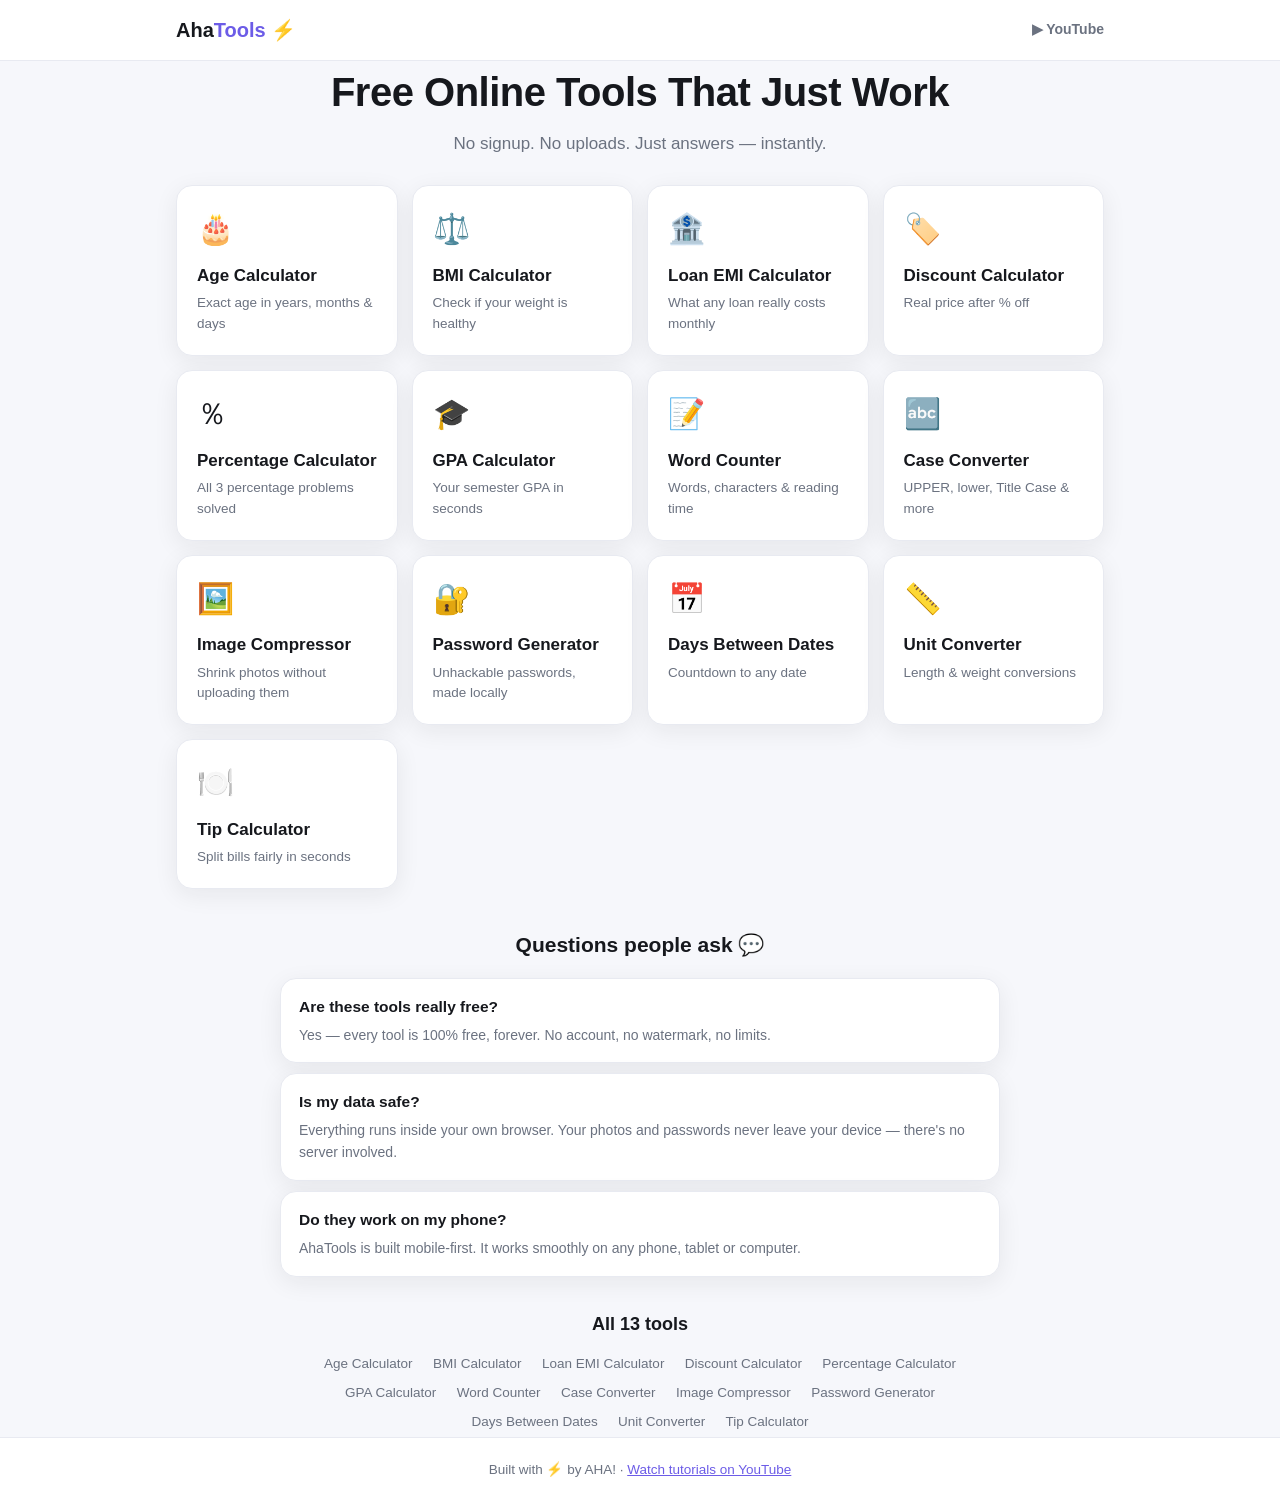
==== index.html @ 7e5dabe4 "AhaTools: 13 free client-side tools with SEO setup" ====
<!DOCTYPE html>
<html lang="en">
<head>
<meta charset="UTF-8">
<meta name="viewport" content="width=device-width, initial-scale=1.0">
<title>AhaTools — 13 Free Online Tools: Age, BMI, Loan EMI, GPA, Password Generator & More</title>
<meta name="description" content="13 powerful free online tools — age calculator, BMI checker, loan EMI calculator, GPA calculator, word counter, discount calculator, password generator, image compressor and more. No signup, mobile-friendly.">
<meta name="keywords" content="age calculator, bmi calculator, loan emi calculator, gpa calculator, word counter, percentage calculator, discount calculator, tip calculator, password generator, image compressor, unit converter, days between dates, free online tools">
<meta name="author" content="AHA!">
<meta name="robots" content="index, follow">
<meta name="theme-color" content="#6c5ce7">
<link rel="canonical" href="https://ahatools.netlify.app/">
<meta property="og:title" content="AhaTools — 13 Free Online Tools">
<meta property="og:description" content="Age calculator, BMI, loan EMI, GPA calculator, password generator, image compressor and more. Free forever, no signup.">
<meta property="og:type" content="website">
<meta property="og:url" content="https://ahatools.netlify.app/">
<meta property="og:site_name" content="AhaTools">
<meta name="twitter:card" content="summary">
<meta name="twitter:title" content="AhaTools — 13 Free Online Tools">
<meta name="twitter:description" content="Free calculators and utilities that work instantly in your browser.">
<link rel="icon" href="data:image/svg+xml,<svg xmlns='http://www.w3.org/2000/svg' viewBox='0 0 100 100'><text y='.9em' font-size='90'>⚡</text></svg>">
<script type="application/ld+json">
{
  "@context": "https://schema.org",
  "@type": "WebApplication",
  "name": "AhaTools",
  "url": "https://ahatools.netlify.app/",
  "applicationCategory": "UtilitiesApplication",
  "operatingSystem": "Any",
  "offers": {"@type": "Offer", "price": "0", "priceCurrency": "USD"},
  "description": "Free online tools: age calculator, BMI calculator, loan EMI calculator, GPA calculator, word counter, percentage calculator, discount calculator, tip calculator, password generator, image compressor, unit converter, days between dates and case converter.",
  "featureList": [
    "Age Calculator","BMI Calculator","Word Counter","Percentage Calculator","Image Compressor",
    "Unit Converter","Loan EMI Calculator","Discount Calculator","Tip Calculator","GPA Calculator",
    "Days Between Dates","Password Generator","Case Converter"
  ]
}
</script>
<script type="application/ld+json">
{
  "@context": "https://schema.org",
  "@type": "FAQPage",
  "mainEntity": [
    {"@type": "Question", "name": "Are these tools really free?", "acceptedAnswer": {"@type": "Answer", "text": "Yes. Every tool on AhaTools is 100% free with no signup required."}},
    {"@type": "Question", "name": "Is my data safe?", "acceptedAnswer": {"@type": "Answer", "text": "Yes. All calculations including image compression and password generation run entirely inside your browser. Nothing is uploaded to any server."}},
    {"@type": "Question", "name": "Do the tools work on mobile?", "acceptedAnswer": {"@type": "Answer", "text": "Yes, AhaTools is designed mobile-first and works on any device."}}
  ]
}
</script>
<style>
  :root{
    --bg:#f6f7fb; --card:#ffffff; --ink:#16181d; --muted:#6b7280;
    --brand:#6c5ce7; --brand2:#00b894; --line:#e8eaf1; --radius:16px;
    --shadow:0 6px 24px rgba(22,24,29,.07);
  }
  *{box-sizing:border-box;margin:0;padding:0}
  body{font-family:-apple-system,"Segoe UI",Roboto,Arial,sans-serif;background:var(--bg);color:var(--ink);line-height:1.55}
  header{background:#fff;border-bottom:1px solid var(--line);position:sticky;top:0;z-index:10}
  .wrap{max-width:960px;margin:0 auto;padding:0 16px}
  .bar{display:flex;align-items:center;justify-content:space-between;height:60px}
  .logo{font-weight:800;font-size:20px;text-decoration:none;color:var(--ink)}
  .logo span{color:var(--brand)}
  main{padding:28px 0 64px}
  .hero{text-align:center;margin-bottom:28px}
  .hero h1{font-size:clamp(26px,5vw,40px);letter-spacing:-.5px}
  .hero p{color:var(--muted);margin-top:8px;font-size:17px}
  .grid{display:grid;grid-template-columns:repeat(auto-fill,minmax(210px,1fr));gap:14px}
  .tool-card{background:var(--card);border:1px solid var(--line);border-radius:var(--radius);padding:20px;text-decoration:none;color:var(--ink);box-shadow:var(--shadow);transition:.15s;display:block}
  .tool-card:hover{transform:translateY(-3px);border-color:var(--brand)}
  .tool-card .ico{font-size:30px}
  .tool-card h3{margin-top:10px;font-size:17px}
  .tool-card p{color:var(--muted);font-size:13.5px;margin-top:4px}
  .view{display:none}
  .view.active{display:block}
  .back{display:inline-block;margin-bottom:18px;background:none;border:none;color:var(--brand);font-size:15px;cursor:pointer;font-weight:600;padding:0}
  .panel{background:var(--card);border:1px solid var(--line);border-radius:var(--radius);box-shadow:var(--shadow);padding:26px}
  .panel h2{font-size:22px;margin-bottom:4px}
  .panel .sub{color:var(--muted);font-size:14.5px;margin-bottom:20px}
  label{display:block;font-size:13.5px;font-weight:600;margin:14px 0 6px;color:#374151}
  input[type=text],input[type=number],input[type=date],input[type=password],select,textarea{
    width:100%;padding:11px 12px;border:1px solid var(--line);border-radius:10px;font-size:15px;background:#fbfcfe;font-family:inherit}
  input:focus,select:focus,textarea:focus{outline:none;border-color:var(--brand)}
  textarea{min-height:130px;resize:vertical}
  .btn{display:inline-block;background:var(--brand);color:#fff;border:none;border-radius:10px;padding:12px 22px;font-size:15px;font-weight:700;cursor:pointer;margin-top:18px;width:100%}
  .btn:hover{opacity:.92}
  .btn-sm{width:auto;background:#fff;color:var(--brand);border:1.5px solid var(--brand);padding:8px 16px;font-size:14px;margin-top:12px}
  .result{margin-top:18px;background:#f0fdf9;border:1px solid #b7f0dd;border-radius:12px;padding:16px;font-size:16px;display:none;word-break:break-word}
  .result b{font-size:20px}
  .stats{display:grid;grid-template-columns:repeat(auto-fill,minmax(120px,1fr));gap:10px;margin-top:16px}
  .stat{background:#fbfcfe;border:1px solid var(--line);border-radius:12px;padding:12px;text-align:center}
  .stat .n{font-size:22px;font-weight:800;color:var(--brand)}
  .stat .t{font-size:12px;color:var(--muted);margin-top:2px}
  .row{display:flex;gap:12px;flex-wrap:wrap}
  .row>*{flex:1;min-width:140px}
  .range{width:100%;accent-color:var(--brand)}
  .chips{display:flex;gap:8px;margin-top:8px;flex-wrap:wrap}
  .chip{border:1px solid var(--line);background:#fbfcfe;border-radius:999px;padding:6px 14px;font-size:13px;font-weight:600;cursor:pointer}
  .chip:hover{border-color:var(--brand);color:var(--brand)}
  .checks{display:flex;gap:16px;flex-wrap:wrap;margin-top:8px;font-size:14px;font-weight:500}
  .checks label{margin:0;display:flex;align-items:center;gap:6px;font-weight:500;color:var(--ink)}
  .pwbox{margin-top:16px;background:#16181d;color:#7ef0c2;border-radius:12px;padding:18px;font-family:Consolas,monospace;font-size:18px;word-break:break-all;text-align:center;letter-spacing:1px}
  .faq{max-width:720px;margin:40px auto 0}
  .faq h2{text-align:center;font-size:21px;margin-bottom:16px}
  .qa{background:var(--card);border:1px solid var(--line);border-radius:var(--radius);padding:16px 18px;margin-bottom:10px;box-shadow:var(--shadow)}
  .qa h3{font-size:15.5px}
  .qa p{color:var(--muted);font-size:14px;margin-top:6px}
  .map{max-width:720px;margin:34px auto 0;text-align:center}
  .map h2{font-size:18px;margin-bottom:12px}
  .map a{display:inline-block;color:var(--muted);text-decoration:none;font-size:13.5px;margin:4px 8px}
  .map a:hover{color:var(--brand)}
  footer{border-top:1px solid var(--line);background:#fff;padding:22px 0;text-align:center;color:var(--muted);font-size:13.5px}
</style>
</head>
<body>

<header>
  <div class="wrap bar">
    <a class="logo" href="#home">Aha<span>Tools</span> ⚡</a>
    <a class="logo" href="https://www.youtube.com/@Shahid-Ul-Islam-z5l" style="font-size:14px;color:var(--muted)">▶ YouTube</a>
  </div>
</header>

<main class="wrap">

<section id="home" class="view active">
  <div class="hero">
    <h1>Free Online Tools That Just Work</h1>
    <p>No signup. No uploads. Just answers — instantly.</p>
  </div>
  <div class="grid">
    <a class="tool-card" href="#age-calculator"><div class="ico">🎂</div><h3>Age Calculator</h3><p>Exact age in years, months & days</p></a>
    <a class="tool-card" href="#bmi-calculator"><div class="ico">⚖️</div><h3>BMI Calculator</h3><p>Check if your weight is healthy</p></a>
    <a class="tool-card" href="#loan-calculator"><div class="ico">🏦</div><h3>Loan EMI Calculator</h3><p>What any loan really costs monthly</p></a>
    <a class="tool-card" href="#discount-calculator"><div class="ico">🏷️</div><h3>Discount Calculator</h3><p>Real price after % off</p></a>
    <a class="tool-card" href="#percentage-calculator"><div class="ico">％</div><h3>Percentage Calculator</h3><p>All 3 percentage problems solved</p></a>
    <a class="tool-card" href="#gpa-calculator"><div class="ico">🎓</div><h3>GPA Calculator</h3><p>Your semester GPA in seconds</p></a>
    <a class="tool-card" href="#word-counter"><div class="ico">📝</div><h3>Word Counter</h3><p>Words, characters & reading time</p></a>
    <a class="tool-card" href="#case-converter"><div class="ico">🔤</div><h3>Case Converter</h3><p>UPPER, lower, Title Case & more</p></a>
    <a class="tool-card" href="#image-compressor"><div class="ico">🖼️</div><h3>Image Compressor</h3><p>Shrink photos without uploading them</p></a>
    <a class="tool-card" href="#password-generator"><div class="ico">🔐</div><h3>Password Generator</h3><p>Unhackable passwords, made locally</p></a>
    <a class="tool-card" href="#days-between-dates"><div class="ico">📅</div><h3>Days Between Dates</h3><p>Countdown to any date</p></a>
    <a class="tool-card" href="#unit-converter"><div class="ico">📏</div><h3>Unit Converter</h3><p>Length & weight conversions</p></a>
    <a class="tool-card" href="#tip-calculator"><div class="ico">🍽️</div><h3>Tip Calculator</h3><p>Split bills fairly in seconds</p></a>
  </div>

  <div class="faq">
    <h2>Questions people ask 💬</h2>
    <div class="qa"><h3>Are these tools really free?</h3><p>Yes — every tool is 100% free, forever. No account, no watermark, no limits.</p></div>
    <div class="qa"><h3>Is my data safe?</h3><p>Everything runs inside your own browser. Your photos and passwords never leave your device — there's no server involved.</p></div>
    <div class="qa"><h3>Do they work on my phone?</h3><p>AhaTools is built mobile-first. It works smoothly on any phone, tablet or computer.</p></div>
  </div>

  <nav class="map" aria-label="All tools">
    <h2>All 13 tools</h2>
    <a href="#age-calculator">Age Calculator</a>
    <a href="#bmi-calculator">BMI Calculator</a>
    <a href="#loan-calculator">Loan EMI Calculator</a>
    <a href="#discount-calculator">Discount Calculator</a>
    <a href="#percentage-calculator">Percentage Calculator</a>
    <a href="#gpa-calculator">GPA Calculator</a>
    <a href="#word-counter">Word Counter</a>
    <a href="#case-converter">Case Converter</a>
    <a href="#image-compressor">Image Compressor</a>
    <a href="#password-generator">Password Generator</a>
    <a href="#days-between-dates">Days Between Dates</a>
    <a href="#unit-converter">Unit Converter</a>
    <a href="#tip-calculator">Tip Calculator</a>
  </nav>
</section>

<section id="age-calculator" class="view">
  <button class="back" onclick="location.hash='home'">← All tools</button>
  <div class="panel">
    <h2>🎂 Age Calculator</h2>
    <p class="sub">Enter your date of birth to get your exact age.</p>
    <label>Date of birth</label>
    <input type="date" id="dob">
    <button class="btn" onclick="calcAge()">Calculate Age</button>
    <div class="result" id="ageResult"></div>
  </div>
</section>

<section id="bmi-calculator" class="view">
  <button class="back" onclick="location.hash='home'">← All tools</button>
  <div class="panel">
    <h2>⚖️ BMI Calculator</h2>
    <p class="sub">Body Mass Index using centimeters and kilograms.</p>
    <div class="row">
      <div><label>Height (cm)</label><input type="number" id="bmiH" placeholder="170"></div>
      <div><label>Weight (kg)</label><input type="number" id="bmiW" placeholder="65"></div>
    </div>
    <button class="btn" onclick="calcBmi()">Calculate BMI</button>
    <div class="result" id="bmiResult"></div>
  </div>
</section>

<section id="loan-calculator" class="view">
  <button class="back" onclick="location.hash='home'">← All tools</button>
  <div class="panel">
    <h2>🏦 Loan EMI Calculator</h2>
    <p class="sub">See your exact monthly payment before you borrow.</p>
    <div class="row">
      <div><label>Loan amount</label><input type="number" id="loanP" placeholder="500000"></div>
      <div><label>Interest rate (% per year)</label><input type="number" id="loanR" step="0.1" placeholder="9"></div>
      <div><label>Duration (years)</label><input type="number" id="loanY" placeholder="5"></div>
    </div>
    <button class="btn" onclick="calcEmi()">Calculate EMI</button>
    <div class="result" id="emiResult"></div>
  </div>
</section>

<section id="discount-calculator" class="view">
  <button class="back" onclick="location.hash='home'">← All tools</button>
  <div class="panel">
    <h2>🏷️ Discount Calculator</h2>
    <p class="sub">Know the real price before you pay.</p>
    <div class="row">
      <div><label>Original price</label><input type="number" id="discPrice" placeholder="2000"></div>
      <div><label>Discount (%)</label><input type="number" id="discPct" placeholder="25"></div>
    </div>
    <button class="btn" onclick="calcDisc()">Calculate Discount</button>
    <div class="result" id="discResult"></div>
  </div>
</section>

<section id="percentage-calculator" class="view">
  <button class="back" onclick="location.hash='home'">← All tools</button>
  <div class="panel">
    <h2>％ Percentage Calculator</h2>
    <p class="sub">Three most-used percentage calculations.</p>
    <label>What is <input type="number" id="p1a" style="width:90px;display:inline-block" value="10"> % of
      <input type="number" id="p1b" style="width:110px;display:inline-block" value="200"> ?</label>
    <div class="result" id="p1r"></div>
    <label><input type="number" id="p2a" style="width:110px;display:inline-block" value="45"> is what percent of
      <input type="number" id="p2b" style="width:110px;display:inline-block" value="200"> ?</label>
    <div class="result" id="p2r"></div>
    <label>Percent change from <input type="number" id="p3a" style="width:110px;display:inline-block" value="80"> to
      <input type="number" id="p3b" style="width:110px;display:inline-block" value="100"></label>
    <div class="result" id="p3r"></div>
  </div>
</section>

<section id="gpa-calculator" class="view">
  <button class="back" onclick="location.hash='home'">← All tools</button>
  <div class="panel">
    <h2>🎓 GPA Calculator</h2>
    <p class="sub">Pick a grade and credits for each course.</p>
    <div id="gpaRows">
      <div class="row gpaRow" style="margin-top:10px">
        <select class="gpaGrade"><option value="4">A (4.00)</option><option value="3.7">A- (3.70)</option><option value="3.3">B+ (3.30)</option><option value="3" selected>B (3.00)</option><option value="2.3">C+ (2.30)</option><option value="2">C (2.00)</option><option value="1">D (1.00)</option><option value="0">F (0.00)</option></select>
        <input type="number" class="gpaCredit" placeholder="Credits (e.g. 3)" min="0" step="0.5" value="3">
      </div>
      <div class="row gpaRow" style="margin-top:10px">
        <select class="gpaGrade"><option value="4">A (4.00)</option><option value="3.7">A- (3.70)</option><option value="3.3">B+ (3.30)</option><option value="3" selected>B (3.00)</option><option value="2.3">C+ (2.30)</option><option value="2">C (2.00)</option><option value="1">D (1.00)</option><option value="0">F (0.00)</option></select>
        <input type="number" class="gpaCredit" placeholder="Credits (e.g. 3)" min="0" step="0.5" value="3">
      </div>
      <div class="row gpaRow" style="margin-top:10px">
        <select class="gpaGrade"><option value="4">A (4.00)</option><option value="3.7">A- (3.70)</option><option value="3.3">B+ (3.30)</option><option value="3" selected>B (3.00)</option><option value="2.3">C+ (2.30)</option><option value="2">C (2.00)</option><option value="1">D (1.00)</option><option value="0">F (0.00)</option></select>
        <input type="number" class="gpaCredit" placeholder="Credits (e.g. 3)" min="0" step="0.5" value="3">
      </div>
    </div>
    <button class="btn btn-sm" onclick="addGpaRow()">+ Add another course</button>
    <button class="btn" onclick="calcGpa()">Calculate GPA</button>
    <div class="result" id="gpaResult"></div>
  </div>
</section>

<section id="word-counter" class="view">
  <button class="back" onclick="location.hash='home'">← All tools</button>
  <div class="panel">
    <h2>📝 Word Counter</h2>
    <p class="sub">Type or paste text — stats update live.</p>
    <textarea id="wcInput" placeholder="Paste your text here..." oninput="countWords()"></textarea>
    <div class="stats">
      <div class="stat"><div class="n" id="stWords">0</div><div class="t">Words</div></div>
      <div class="stat"><div class="n" id="stChars">0</div><div class="t">Characters</div></div>
      <div class="stat"><div class="n" id="stSent">0</div><div class="t">Sentences</div></div>
      <div class="stat"><div class="n" id="stRead">0 min</div><div class="t">Reading time</div></div>
    </div>
  </div>
</section>

<section id="case-converter" class="view">
  <button class="back" onclick="location.hash='home'">← All tools</button>
  <div class="panel">
    <h2>🔤 Case Converter</h2>
    <p class="sub">Fix text capitalization in one click.</p>
    <textarea id="caseInput" placeholder="Paste your text here..."></textarea>
    <div class="chips">
      <button class="chip" onclick="convertCase('upper')">UPPERCASE</button>
      <button class="chip" onclick="convertCase('lower')">lowercase</button>
      <button class="chip" onclick="convertCase('title')">Title Case</button>
      <button class="chip" onclick="convertCase('sentence')">Sentence case</button>
    </div>
    <button class="btn btn-sm" id="caseCopy" onclick="copyCase()">📋 Copy result</button>
  </div>
</section>

<section id="image-compressor" class="view">
  <button class="back" onclick="location.hash='home'">← All tools</button>
  <div class="panel">
    <h2>🖼️ Image Compressor</h2>
    <p class="sub">Your photo never leaves your device — everything happens in your browser.</p>
    <label>Choose image</label>
    <input type="file" id="imgFile" accept="image/*">
    <label>Quality: <span id="qVal">70</span>%</label>
    <input type="range" class="range" id="imgQ" min="10" max="95" value="70" oninput="document.getElementById('qVal').textContent=this.value">
    <button class="btn" onclick="compressImg()">Compress & Download</button>
    <div class="result" id="imgResult"></div>
  </div>
</section>

<section id="password-generator" class="view">
  <button class="back" onclick="location.hash='home'">← All tools</button>
  <div class="panel">
    <h2>🔐 Password Generator</h2>
    <p class="sub">Generated with cryptographic randomness, on your device only.</p>
    <label>Length: <span id="pwLenVal">16</span> characters</label>
    <input type="range" class="range" id="pwLen" min="8" max="40" value="16" oninput="document.getElementById('pwLenVal').textContent=this.value">
    <div class="checks">
      <label><input type="checkbox" id="pwUpp" checked> ABC</label>
      <label><input type="checkbox" id="pwNum" checked> 123</label>
      <label><input type="checkbox" id="pwSym" checked> #$%</label>
    </div>
    <div class="pwbox" id="pwOut">Click generate ↓</div>
    <button class="btn btn-sm" onclick="genPass()">🎲 Generate</button>
    <button class="btn btn-sm" onclick="copyPw()">📋 Copy</button>
  </div>
</section>

<section id="days-between-dates" class="view">
  <button class="back" onclick="location.hash='home'">← All tools</button>
  <div class="panel">
    <h2>📅 Days Between Dates</h2>
    <p class="sub">Countdown to an exam, wedding, deadline — anything.</p>
    <div class="row">
      <div><label>From date</label><input type="date" id="dFrom"></div>
      <div><label>To date</label><input type="date" id="dTo"></div>
    </div>
    <button class="btn" onclick="diffDates()">Calculate Difference</button>
    <div class="result" id="diffResult"></div>
  </div>
</section>

<section id="unit-converter" class="view">
  <button class="back" onclick="location.hash='home'">← All tools</button>
  <div class="panel">
    <h2>📏 Unit Converter</h2>
    <p class="sub">Convert length and weight instantly.</p>
    <label>Type</label>
    <select id="ucType" onchange="fillUnits()">
      <option value="length">Length</option>
      <option value="weight">Weight</option>
    </select>
    <div class="row">
      <div><label>From</label><select id="ucFrom"></select></div>
      <div><label>To</label><select id="ucTo"></select></div>
    </div>
    <label>Value</label>
    <input type="number" id="ucVal" placeholder="1">
    <button class="btn" onclick="convertUnits()">Convert</button>
    <div class="result" id="ucResult"></div>
  </div>
</section>

<section id="tip-calculator" class="view">
  <button class="back" onclick="location.hash='home'">← All tools</button>
  <div class="panel">
    <h2>🍽️ Tip Calculator</h2>
    <p class="sub">Bill splitting with tip, done in seconds.</p>
    <div class="row">
      <div><label>Bill amount</label><input type="number" id="tipBill" placeholder="1500"></div>
      <div><label>People</label><input type="number" id="tipPeople" value="2" min="1"></div>
    </div>
    <label>Tip: <span id="tipVal">10</span>%</label>
    <input type="range" class="range" id="tipPct" min="0" max="30" value="10" oninput="document.getElementById('tipVal').textContent=this.value">
    <div class="chips">
      <button class="chip" onclick="setTip(5)">5%</button>
      <button class="chip" onclick="setTip(10)">10%</button>
      <button class="chip" onclick="setTip(15)">15%</button>
      <button class="chip" onclick="setTip(20)">20%</button>
    </div>
    <button class="btn" onclick="calcTip()">Calculate</button>
    <div class="result" id="tipResult"></div>
  </div>
</section>

</main>

<footer>Built with ⚡ by AHA! · <a href="https://www.youtube.com/@Shahid-Ul-Islam-z5l" style="color:var(--brand)">Watch tutorials on YouTube</a></footer>

<script>
if(location.protocol.indexOf('http')===0){
  const u=location.origin+'/';
  const c=document.querySelector('link[rel=canonical]');if(c)c.href=u;
  const o=document.querySelector('meta[property="og:url"]');if(o)o.content=u;
}
const UNITS={
  length:{m:1,km:1000,cm:.01,mm:.001,mile:1609.344,foot:.3048,inch:.0254,yard:.9144},
  weight:{kg:1,g:.001,lb:.45359237,oz:.028349523,t:1000}
};
function fillUnits(){
  const t=document.getElementById('ucType').value,u=Object.keys(UNITS[t]),f=document.getElementById('ucFrom'),to=document.getElementById('ucTo');
  f.innerHTML=u.map(x=>`<option>${x}</option>`).join('');
  to.innerHTML=u.map((x,i)=>`<option ${i===1?'selected':''}>${x}</option>`).join('');
  document.getElementById('ucResult').style.display='none';
}
function convertUnits(){
  const t=UNITS[document.getElementById('ucType').value],v=parseFloat(document.getElementById('ucVal').value);
  const f=document.getElementById('ucFrom').value,to=document.getElementById('ucTo').value,r=document.getElementById('ucResult');
  if(isNaN(v)){return}
  r.innerHTML=`<b>${v} ${f}</b> = <b>${(v*t[f]/t[to]).toLocaleString(undefined,{maximumFractionDigits:6})} ${to}</b>`;
  r.style.display='block';
}
function calcAge(){
  const d=new Date(document.getElementById('dob').value),r=document.getElementById('ageResult');
  if(!d.getTime()){r.style.display='none';return}
  const n=new Date();let y=n.getFullYear()-d.getFullYear(),m=n.getMonth()-d.getMonth(),day=n.getDate()-d.getDate();
  if(day<0){m--;day+=new Date(n.getFullYear(),n.getMonth(),0).getDate()}
  if(m<0){y--;m+=12}
  r.innerHTML=`You are <b>${y}</b> years, <b>${m}</b> months and <b>${day}</b> days old 🎉<br><small>That's about ${(Math.floor((n-d)/31557600000*10)/10)} years total.</small>`;
  r.style.display='block';
}
function calcBmi(){
  const h=parseFloat(document.getElementById('bmiH').value)/100,w=parseFloat(document.getElementById('bmiW').value),r=document.getElementById('bmiResult');
  if(!h||!w){return}
  const bmi=w/(h*h);
  let c=bmi<18.5?'Underweight':bmi<25?'Normal ✅':bmi<30?'Overweight':'Obese';
  r.innerHTML=`Your BMI is <b>${bmi.toFixed(1)}</b> — <b>${c}</b><br><small>Healthy range for your height: ${(18.5*h*h).toFixed(1)}–${(24.9*h*h).toFixed(1)} kg</small>`;
  r.style.display='block';
}
function calcEmi(){
  const P=parseFloat(document.getElementById('loanP').value),R=parseFloat(document.getElementById('loanR').value)/1200,Y=parseFloat(document.getElementById('loanY').value),r=document.getElementById('emiResult');
  if(isNaN(P)||isNaN(R)||isNaN(Y)||P<=0||Y<=0){alert('Fill all fields');return}
  const n=Y*12;
  const emi=R>0?P*R*Math.pow(1+R,n)/(Math.pow(1+R,n)-1):P/n;
  const total=emi*n;
  r.innerHTML=`Monthly payment: <b>${emi.toLocaleString(undefined,{maximumFractionDigits:0})}</b><br><small>Total repayment: <b>${total.toLocaleString(undefined,{maximumFractionDigits:0})}</b> · Total interest: <b>${(total-P).toLocaleString(undefined,{maximumFractionDigits:0})}</b> over ${n} months</small>`;
  r.style.display='block';
}
function calcDisc(){
  const p=parseFloat(document.getElementById('discPrice').value),d=parseFloat(document.getElementById('discPct').value),r=document.getElementById('discResult');
  if(isNaN(p)||isNaN(d)){alert('Fill both fields');return}
  const save=p*d/100;
  r.innerHTML=`You pay: <b>${(p-save).toLocaleString(undefined,{maximumFractionDigits:2})}</b><br><small>You save <b>${save.toLocaleString(undefined,{maximumFractionDigits:2})}</b> (${d}% off)</small>`;
  r.style.display='block';
}
function pct(){
  const g=id=>parseFloat(document.getElementById(id).value);
  const s=(id,v)=>{const e=document.getElementById(id);e.textContent=v;e.style.display='block'};
  let a=g('p1a'),b=g('p1b');if(!isNaN(a)&&!isNaN(b))s('p1r',`Answer: <b>${(a*b/100).toLocaleString()}</b>`);
  a=g('p2a');b=g('p2b');if(!isNaN(a)&&!isNaN(b)&&b!==0)s('p2r',`Answer: <b>${(a/b*100).toFixed(2)}%</b>`);
  a=g('p3a');b=g('p3b');if(!isNaN(a)&&!isNaN(b)&&a!==0)s('p3r',`Change: <b>${(((b-a)/Math.abs(a))*100).toFixed(2)}%</b> ${b>=a?'📈 increase':'📉 decrease'}`);
}
['p1a','p1b','p2a','p2b','p3a','p3b'].forEach(id=>document.getElementById(id).addEventListener('input',pct));
function addGpaRow(){
  const c=document.querySelector('.gpaRow').cloneNode(true);
  document.getElementById('gpaRows').appendChild(c);
}
function calcGpa(){
  let pts=0,cr=0;
  document.querySelectorAll('.gpaRow').forEach(row=>{
    const g=parseFloat(row.querySelector('.gpaGrade').value);
    const c=parseFloat(row.querySelector('.gpaCredit').value);
    if(!isNaN(g)&&c>0){pts+=g*c;cr+=c}
  });
  const r=document.getElementById('gpaResult');
  if(cr===0){alert('Add at least one course with credits');return}
  r.innerHTML=`Your GPA is <b>${(pts/cr).toFixed(2)}</b><br><small>Calculated from ${cr} total credits</small>`;
  r.style.display='block';
}
function countWords(){
  const t=document.getElementById('wcInput').value;
  document.getElementById('stWords').textContent=t.trim()?t.trim().split(/\s+/).length:0;
  document.getElementById('stChars').textContent=t.length;
  document.getElementById('stSent').textContent=(t.match(/[.!?]+/g)||[]).length;
  document.getElementById('stRead').textContent=Math.max(t.trim()?1:0,Math.ceil(t.split(/\s+/).filter(Boolean).length/200))+' min';
}
function convertCase(mode){
  const el=document.getElementById('caseInput'),t=el.value;
  if(mode==='upper')el.value=t.toUpperCase();
  else if(mode==='lower')el.value=t.toLowerCase();
  else if(mode==='title')el.value=t.toLowerCase().replace(/\b\w/g,c=>c.toUpperCase());
  else el.value=t.toLowerCase().replace(/(^\s*\w|[.!?]\s+\w)/g,c=>c.toUpperCase());
}
function copyCase(){
  const b=document.getElementById('caseCopy');
  navigator.clipboard.writeText(document.getElementById('caseInput').value).then(()=>{b.textContent='✅ Copied!';setTimeout(()=>b.textContent='📋 Copy result',1500)});
}
function compressImg(){
  const f=document.getElementById('imgFile').files[0],q=document.getElementById('imgQ').value/100,r=document.getElementById('imgResult');
  if(!f){alert('Choose an image first');return}
  const img=new Image(),url=URL.createObjectURL(f);
  img.onload=()=>{
    const c=document.createElement('canvas'),max=1600;
    let w=img.width,h=img.height;
    if(w>max||h>max){const k=Math.min(max/w,max/h);w*=k;h*=k}
    c.width=w;c.height=h;
    c.getContext('2d').drawImage(img,0,0,w,h);
    c.toBlob(b=>{
      const a=document.createElement('a');
      a.href=URL.createObjectURL(b);a.download=f.name.replace(/\.\w+$/,'')+'-compressed.jpg';a.click();
      r.innerHTML=`Done ✅ <b>${(f.size/1024).toFixed(0)} KB</b> → <b>${(b.size/1024).toFixed(0)} KB</b> (${Math.round((1-b.size/f.size)*100)}% smaller)`;
      r.style.display='block';
      URL.revokeObjectURL(url);
    },'image/jpeg',q);
  };
  img.src=url;
}
function genPass(){
  const len=+document.getElementById('pwLen').value;
  let chars='abcdefghijklmnopqrstuvwxyz';
  if(document.getElementById('pwUpp').checked)chars+='ABCDEFGHIJKLMNOPQRSTUVWXYZ';
  if(document.getElementById('pwNum').checked)chars+='0123456789';
  if(document.getElementById('pwSym').checked)chars+='!@#$%^&*()-_=+[]{};:,.?';
  const arr=new Uint32Array(len);
  crypto.getRandomValues(arr);
  document.getElementById('pwOut').textContent=[...arr].map(x=>chars[x%chars.length]).join('');
}
function copyPw(){
  const t=document.getElementById('pwOut').textContent;
  if(t==='Click generate ↓')return;
  navigator.clipboard.writeText(t).then(()=>{document.getElementById('pwOut').textContent='Copied ✅';setTimeout(genPass,800)});
}
function diffDates(){
  const a=new Date(document.getElementById('dFrom').value),b=new Date(document.getElementById('dTo').value),r=document.getElementById('diffResult');
  if(!a.getTime()||!b.getTime()){alert('Pick both dates');return}
  const [s,e]=a<=b?[a,b]:[b,a];
  const days=Math.round((e-s)/86400000);
  let y=e.getFullYear()-s.getFullYear(),m=e.getMonth()-s.getMonth(),d=e.getDate()-s.getDate();
  if(d<0){m--;d+=new Date(e.getFullYear(),e.getMonth(),0).getDate()}
  if(m<0){y--;m+=12}
  r.innerHTML=`<b>${days.toLocaleString()}</b> days total<br><small>= ${y} year(s), ${m} month(s), ${d} day(s) · about ${(days/7).toFixed(1)} weeks</small>`;
  r.style.display='block';
}
function setTip(v){
  document.getElementById('tipPct').value=v;
  document.getElementById('tipVal').textContent=v;
}
function calcTip(){
  const bill=parseFloat(document.getElementById('tipBill').value),ppl=Math.max(1,parseInt(document.getElementById('tipPeople').value)||1),t=+document.getElementById('tipPct').value,r=document.getElementById('tipResult');
  if(isNaN(bill)){alert('Enter bill amount');return}
  const tip=bill*t/100,total=bill+tip;
  r.innerHTML=`Per person: <b>${(total/ppl).toLocaleString(undefined,{maximumFractionDigits:2})}</b><br><small>Tip: ${tip.toLocaleString(undefined,{maximumFractionDigits:2})} · Total: ${total.toLocaleString(undefined,{maximumFractionDigits:2})} · Split between ${ppl}</small>`;
  r.style.display='block';
}
function route(){
  const id=location.hash.slice(1)||'home';
  document.querySelectorAll('.view').forEach(v=>v.classList.remove('active'));
  const el=document.getElementById(id);
  (el||document.getElementById('home')).classList.add('active');
  window.scrollTo(0,0);
  fillUnits();
}
window.addEventListener('hashchange',route);
route();
</script>
</body>
</html>
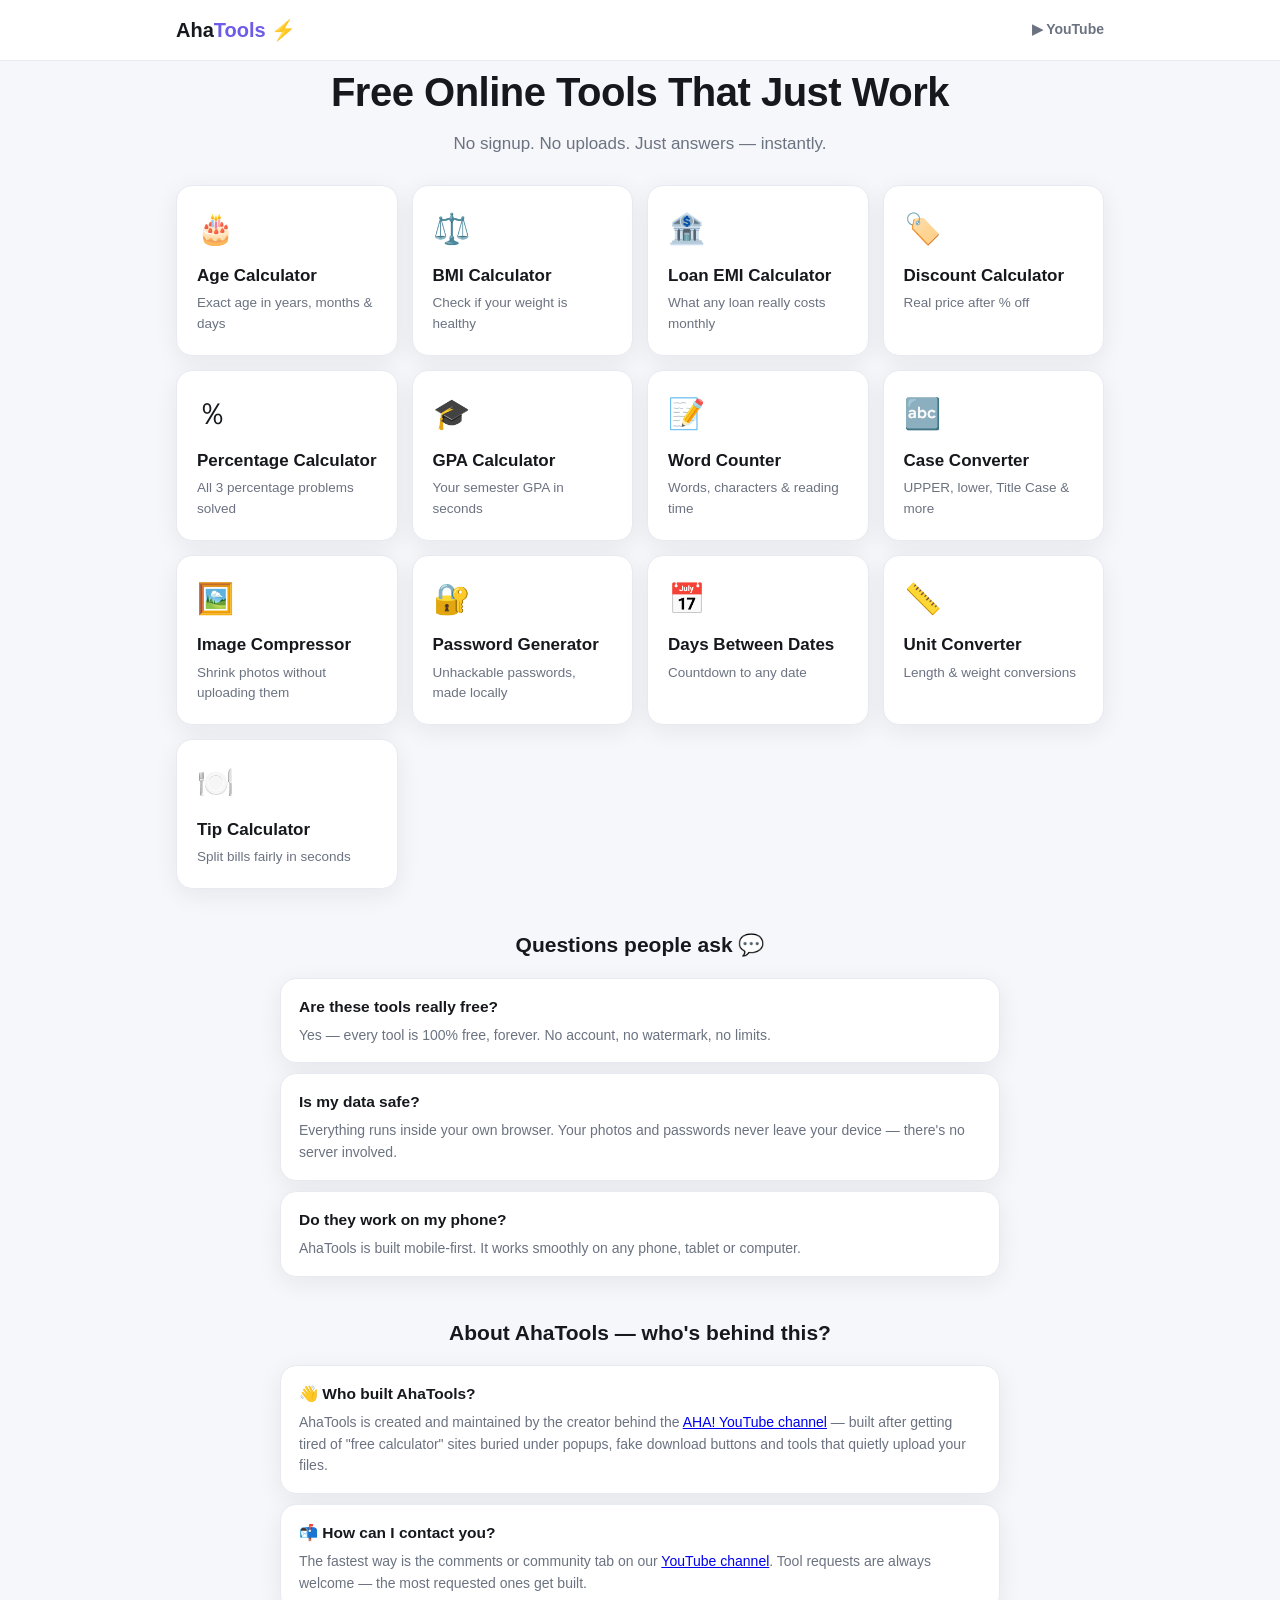
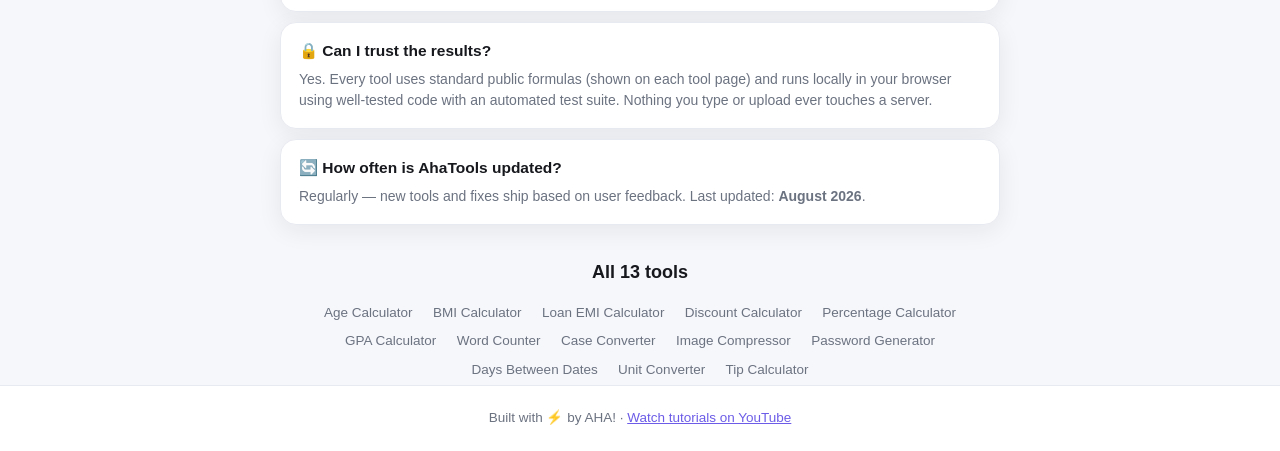
==== commit ed820b91: "SEO content: per-tool guides+FAQs, E-E-A-T about section, expanded schema" ====
--- a/index.html
+++ b/index.html
@@ -43,7 +43,9 @@
   "mainEntity": [
     {"@type": "Question", "name": "Are these tools really free?", "acceptedAnswer": {"@type": "Answer", "text": "Yes. Every tool on AhaTools is 100% free with no signup required."}},
     {"@type": "Question", "name": "Is my data safe?", "acceptedAnswer": {"@type": "Answer", "text": "Yes. All calculations including image compression and password generation run entirely inside your browser. Nothing is uploaded to any server."}},
-    {"@type": "Question", "name": "Do the tools work on mobile?", "acceptedAnswer": {"@type": "Answer", "text": "Yes, AhaTools is designed mobile-first and works on any device."}}
+    {"@type": "Question", "name": "Do the tools work on mobile?", "acceptedAnswer": {"@type": "Answer", "text": "Yes, AhaTools is designed mobile-first and works on any device."}},
+    {"@type": "Question", "name": "Who built AhaTools?", "acceptedAnswer": {"@type": "Answer", "text": "AhaTools is created and maintained by the creator behind the AHA! YouTube channel."}},
+    {"@type": "Question", "name": "Are the calculations accurate?", "acceptedAnswer": {"@type": "Answer", "text": "Every tool uses standard public formulas and is covered by an automated test suite of 56 checks. Calculations run locally in your browser."}}
   ]
 }
 </script>
@@ -104,6 +106,13 @@
   .qa{background:var(--card);border:1px solid var(--line);border-radius:var(--radius);padding:16px 18px;margin-bottom:10px;box-shadow:var(--shadow)}
   .qa h3{font-size:15.5px}
   .qa p{color:var(--muted);font-size:14px;margin-top:6px}
+  .info{margin-top:24px;border-top:1px solid var(--line);padding-top:6px;font-size:14.5px}
+  .info h3{font-size:15px;margin:18px 0 6px;color:var(--ink)}
+  .info p,.info li{color:#4b5563}
+  .info ol{padding-left:20px;margin-top:4px}
+  .info li{margin:3px 0}
+  .info .q{font-weight:700;margin-top:12px;color:var(--ink)}
+  .info a{color:var(--brand);text-decoration:none;font-weight:600}
   .map{max-width:720px;margin:34px auto 0;text-align:center}
   .map h2{font-size:18px;margin-bottom:12px}
   .map a{display:inline-block;color:var(--muted);text-decoration:none;font-size:13.5px;margin:4px 8px}
@@ -148,6 +157,14 @@
     <div class="qa"><h3>Are these tools really free?</h3><p>Yes — every tool is 100% free, forever. No account, no watermark, no limits.</p></div>
     <div class="qa"><h3>Is my data safe?</h3><p>Everything runs inside your own browser. Your photos and passwords never leave your device — there's no server involved.</p></div>
     <div class="qa"><h3>Do they work on my phone?</h3><p>AhaTools is built mobile-first. It works smoothly on any phone, tablet or computer.</p></div>
+  </div>
+
+  <div class="faq">
+    <h2>About AhaTools — who's behind this?</h2>
+    <div class="qa"><h3>👋 Who built AhaTools?</h3><p>AhaTools is created and maintained by the creator behind the <a href="https://www.youtube.com/@Shahid-Ul-Islam-z5l">AHA! YouTube channel</a> — built after getting tired of "free calculator" sites buried under popups, fake download buttons and tools that quietly upload your files.</p></div>
+    <div class="qa"><h3>📬 How can I contact you?</h3><p>The fastest way is the comments or community tab on our <a href="https://www.youtube.com/@Shahid-Ul-Islam-z5l">YouTube channel</a>. Tool requests are always welcome — the most requested ones get built.</p></div>
+    <div class="qa"><h3>🔒 Can I trust the results?</h3><p>Yes. Every tool uses standard public formulas (shown on each tool page) and runs locally in your browser using well-tested code with an automated test suite. Nothing you type or upload ever touches a server.</p></div>
+    <div class="qa"><h3>🔄 How often is AhaTools updated?</h3><p>Regularly — new tools and fixes ship based on user feedback. Last updated: <strong>August 2026</strong>.</p></div>
   </div>
 
   <nav class="map" aria-label="All tools">
@@ -177,6 +194,21 @@
     <input type="date" id="dob">
     <button class="btn" onclick="calcAge()">Calculate Age</button>
     <div class="result" id="ageResult"></div>
+    <div class="info">
+      <h3>About this tool</h3>
+      <p>This age calculator works the same way official offices do — full calendar years first, then leftover months, then days. People use it for birthday planning, school/admission forms, visa and job applications where you must state age in exact years, months and days.</p>
+      <h3>How to use it</h3>
+      <ol>
+        <li>Pick your date of birth in the box above.</li>
+        <li>Press <strong>Calculate Age</strong> — no clicking through dropdowns needed.</li>
+        <li>Want total days lived instead? Use our <a href="#days-between-dates">Days Between Dates</a> tool with your birth date as the start.</li>
+      </ol>
+      <h3>FAQ</h3>
+      <p class="q">How is age calculated exactly?</p>
+      <p>It counts complete calendar years between your birth date and today, then remaining whole months, then remaining days — borrowing days from the previous month when needed (e.g. from Aug 30 to Aug 24 next year gives 11 months and 25 days).</p>
+      <p class="q">Why do some sites show a different age?</p>
+      <p>Sites that divide total days by 365.25 get slightly wrong month/day values. Calendar-accurate counting like this one matches what appears on official documents.</p>
+    </div>
   </div>
 </section>
 
@@ -191,6 +223,21 @@
     </div>
     <button class="btn" onclick="calcBmi()">Calculate BMI</button>
     <div class="result" id="bmiResult"></div>
+    <div class="info">
+      <h3>About this tool</h3>
+      <p>BMI (Body Mass Index) is the screening measure recommended by the World Health Organization to check whether your weight is in a healthy range for your height. It takes seconds, needs only a tape-measure-free height value in centimetres and weight in kilograms.</p>
+      <h3>How to use it</h3>
+      <ol>
+        <li>Enter height in cm (e.g. 170) and weight in kg (e.g. 65).</li>
+        <li>Your BMI shows instantly with its WHO category: under 18.5 underweight · 18.5–24.9 normal · 25–29.9 overweight · 30+ obese.</li>
+        <li>The result also shows the healthy weight range for your exact height.</li>
+      </ol>
+      <h3>FAQ</h3>
+      <p class="q">What is the BMI formula?</p>
+      <p>BMI = weight (kg) ÷ height² (m²). For example 65 kg at 1.70 m → 65 ÷ 2.89 = 22.5.</p>
+      <p class="q">Is BMI accurate for athletes?</p>
+      <p>Not perfectly — muscle weighs more than fat, so very muscular people can score "overweight" while being healthy. Treat BMI as a quick screening number, not a medical diagnosis; for body composition ask a professional.</p>
+    </div>
   </div>
 </section>
 
@@ -206,6 +253,21 @@
     </div>
     <button class="btn" onclick="calcEmi()">Calculate EMI</button>
     <div class="result" id="emiResult"></div>
+    <div class="info">
+      <h3>About this tool</h3>
+      <p>EMI (Equated Monthly Instalment) is the fixed amount you pay a bank every month on a loan. This calculator shows that payment before you sign anything — plus the total interest you'll pay over the full duration, which banks don't highlight upfront.</p>
+      <h3>How to use it</h3>
+      <ol>
+        <li>Enter loan amount, annual interest rate and duration in years.</li>
+        <li>Check the monthly EMI — compare it against your monthly income (most advisors say keep it under 40%).</li>
+        <li>Look at <em>Total interest</em>: try shortening the duration and watch how much money it saves.</li>
+      </ol>
+      <h3>FAQ</h3>
+      <p class="q">What is the EMI formula?</p>
+      <p>EMI = P × r × (1+r)ⁿ ÷ ((1+r)ⁿ − 1), where P = principal, r = monthly rate (annual ÷ 12 ÷ 100), n = months. It's the standard reducing-balance formula used by banks worldwide.</p>
+      <p class="q">How can I pay less interest overall?</p>
+      <p>Two proven levers: shorter tenure (biggest saving) and prepayments early in the loan, when most of each EMI is still interest. Compare scenarios above before committing.</p>
+    </div>
   </div>
 </section>
 
@@ -220,6 +282,21 @@
     </div>
     <button class="btn" onclick="calcDisc()">Calculate Discount</button>
     <div class="result" id="discResult"></div>
+    <div class="info">
+      <h3>About this tool</h3>
+      <p>Sale tags are designed to confuse. This discount calculator tells you the real final price and exact savings instantly — useful during sales seasons, market bargaining, or checking whether a "70% OFF!" deal is actually good.</p>
+      <h3>How to use it</h3>
+      <ol>
+        <li>Type the original price and the discount percentage.</li>
+        <li>Read what you'll actually pay at checkout.</li>
+        <li>Comparing two offers? Run both here instead of doing mental math.</li>
+      </ol>
+      <h3>FAQ</h3>
+      <p class="q">What's the formula?</p>
+      <p>Final price = price × (1 − discount ÷ 100). On 2,000 with 25% off: 2000 × 0.75 = 1,500 saved 500.</p>
+      <p class="q">Is 25% + 10% off equal to 35% off?</p>
+      <p>No — stores apply them one after another: 25% then 10% of the reduced price equals only 32.5% total. Chain them through this tool twice to see real stacked prices, and use our <a href="#percentage-calculator">Percentage Calculator</a> for other comparisons.</p>
+    </div>
   </div>
 </section>
 
@@ -237,6 +314,21 @@
     <label>Percent change from <input type="number" id="p3a" style="width:110px;display:inline-block" value="80"> to
       <input type="number" id="p3b" style="width:110px;display:inline-block" value="100"></label>
     <div class="result" id="p3r"></div>
+    <div class="info">
+      <h3>About this tool</h3>
+      <p>Percentages trip everyone up because there are three different everyday questions — "what's X% of Y", "X is what percent of Y" and "how much did it change". This page answers all three live as you type, no button needed.</p>
+      <h3>The three calculations</h3>
+      <ol>
+        <li><strong>X% of Y</strong> — tips, taxes, commissions. Example: 10% of 200 = 20.</li>
+        <li><strong>X is what % of Y</strong> — test scores, market share. Example: 45 of 200 = 22.5%.</li>
+        <li><strong>% change</strong> — price rises, growth reports. Example: 80 → 100 = +25% increase.</li>
+      </ol>
+      <h3>FAQ</h3>
+      <p class="q">What is the percentage change formula?</p>
+      <p>((new − old) ÷ |old|) × 100. Going from 80 to 100 is (20 ÷ 80) × 100 = 25% up; the reverse is −20%, because percentages aren't symmetric.</p>
+      <p class="q">Where does this help daily?</p>
+      <p>Restaurant bills, exam marks, salary hike offers, discount stacking (see our <a href="#discount-calculator">Discount Calculator</a>) and loan interest comparisons.</p>
+    </div>
   </div>
 </section>
 
@@ -262,6 +354,21 @@
     <button class="btn btn-sm" onclick="addGpaRow()">+ Add another course</button>
     <button class="btn" onclick="calcGpa()">Calculate GPA</button>
     <div class="result" id="gpaResult"></div>
+    <div class="info">
+      <h3>About this tool</h3>
+      <p>This GPA calculator computes your credit-weighted grade point average on the standard 4.00 scale used by most universities in the US, Bangladesh, Pakistan and beyond. Credits matter: an A in a 4-credit course moves your GPA more than an A in a 1-credit lab.</p>
+      <h3>How to use it</h3>
+      <ol>
+        <li>Pick a letter grade and credit hours for each course.</li>
+        <li>Add more rows for extra courses with one click.</li>
+        <li>Your GPA appears instantly weighted by credits.</li>
+      </ol>
+      <h3>FAQ</h3>
+      <p class="q">What's the formula?</p>
+      <p>GPA = Σ(grade points × credits) ÷ Σ(credits). Grade points: A=4.00, A−=3.70, B+=3.30, B=3.00, C+=2.30, C=2.00, D=1.00, F=0.</p>
+      <p class="q">Is GPA the same as CGPA?</p>
+      <p>GPA covers one semester; CGPA averages all semesters so far. Calculate each semester here, then average them credit-weighted for CGPA. Some universities use different scales — check yours before applying scholarships.</p>
+    </div>
   </div>
 </section>
 
@@ -277,6 +384,21 @@
       <div class="stat"><div class="n" id="stSent">0</div><div class="t">Sentences</div></div>
       <div class="stat"><div class="n" id="stRead">0 min</div><div class="t">Reading time</div></div>
     </div>
+    <div class="info">
+      <h3>About this tool</h3>
+      <p>Students checking essay limits, writers meeting deadlines, and anyone posting where characters are capped — this counter shows words, characters, sentences and estimated reading time live as you type or paste. Your text stays on your device; nothing is uploaded.</p>
+      <h3>How to use it</h3>
+      <ol>
+        <li>Paste or type into the box — stats update instantly.</li>
+        <li>Characters count includes spaces (what most forms and social platforms measure).</li>
+        <li>Reading time assumes an average adult pace of ~200 words per minute.</li>
+      </ol>
+      <h3>FAQ</h3>
+      <p class="q">Do characters include spaces?</p>
+      <p>Yes — the character figure counts every letter, space and punctuation mark, which is what Twitter/X, SMS gates and meta-description limits actually enforce.</p>
+      <p class="q">How accurate is reading time?</p>
+      <p>It's a solid estimate for general audiences at 200 wpm. Technical content runs slower (~150 wpm), casual posts faster. Writing something long? Track sentence variety too — short sentences read faster than the math suggests.</p>
+    </div>
   </div>
 </section>
 
@@ -293,6 +415,21 @@
       <button class="chip" onclick="convertCase('sentence')">Sentence case</button>
     </div>
     <button class="btn btn-sm" id="caseCopy" onclick="copyCase()">📋 Copy result</button>
+    <div class="info">
+      <h3>About this tool</h3>
+      <p>Fixing ALL-CAPS text someone sent you, formatting headlines, or cleaning up data entries — this converter switches between UPPERCASE, lowercase, Title Case and Sentence Case in one click, then copies the fixed version straight to your clipboard.</p>
+      <h3>The four modes</h3>
+      <ol>
+        <li><strong>UPPERCASE / lowercase</strong> — for codes, headings, or calming down shouty emails.</li>
+        <li><strong>Title Case</strong> — capitalizes Each Word, ideal for video titles and product names.</li>
+        <li><strong>Sentence case</strong> — capitalizes the first letter of each sentence only; best for body paragraphs.</li>
+      </ol>
+      <h3>FAQ</h3>
+      <p class="q">When should I use Title Case vs Sentence case?</p>
+      <p>Title Case for titles, headlines and YouTube video names; Sentence case for descriptions and paragraphs — it's easier to read in long form.</p>
+      <p class="q">Does it work with any language?</p>
+      <p>Fully for English text. For mixed Bengali/English content the English parts convert correctly while other scripts pass through unchanged.</p>
+    </div>
   </div>
 </section>
 
@@ -307,6 +444,21 @@
     <input type="range" class="range" id="imgQ" min="10" max="95" value="70" oninput="document.getElementById('qVal').textContent=this.value">
     <button class="btn" onclick="compressImg()">Compress & Download</button>
     <div class="result" id="imgResult"></div>
+    <div class="info">
+      <h3>About this tool</h3>
+      <p>Photos from phones are often 3–8 MB — too big for forms, email limits and slow websites. This compressor shrinks them to a fraction of the size, and because everything happens on your device via HTML Canvas, your pictures are never uploaded anywhere.</p>
+      <h3>How to use it</h3>
+      <ol>
+        <li>Choose an image (JPG or PNG).</li>
+        <li>Pick quality: 60–75% is the sweet spot — visually identical for photos at half the size.</li>
+        <li>Compress & Download — very large images are also resized down to max 1600px, perfect for web use.</li>
+      </ol>
+      <h3>FAQ</h3>
+      <p class="q">Which quality should I choose?</p>
+      <p>70% suits most photos. Go 85–95% for prints or text-heavy images; below 50% you'll start seeing blur around sharp edges.</p>
+      <p class="q">Why did my PNG get bigger/smaller than expected?</p>
+      <p>Output is JPEG, which compresses photographs extremely well but flattens transparency. For logos with transparent backgrounds, keep the original PNG instead.</p>
+    </div>
   </div>
 </section>
 
@@ -325,6 +477,21 @@
     <div class="pwbox" id="pwOut">Click generate ↓</div>
     <button class="btn btn-sm" onclick="genPass()">🎲 Generate</button>
     <button class="btn btn-sm" onclick="copyPw()">📋 Copy</button>
+    <div class="info">
+      <h3>About this tool</h3>
+      <p>Weak passwords are behind most account takeovers. This generator uses your browser's cryptographic random number generator (Web Crypto API) — the same standard used by security software — and creates passwords that never leave your device because there's no server to send them to.</p>
+      <h3>How to make a strong password here</h3>
+      <ol>
+        <li>Keep length at 16+ characters — length beats complexity every time.</li>
+        <li>Leave all character sets checked for maximum strength.</li>
+        <li>Generate → Copy → paste into the site's password field. Save it in a password manager.</li>
+      </ol>
+      <h3>FAQ</h3>
+      <p class="q">Is this password stored anywhere?</p>
+      <p>No. It exists only in your browser tab's memory until you close it. There's no logging, no server, no database — verify by going offline: it still works identically.</p>
+      <p class="q">Can hackers guess crypto-random passwords?</p>
+      <p>Not practically. A 16-character random password has ~10²⁵ combinations; at a trillion guesses per second that's over 80 million years of average search time.</p>
+    </div>
   </div>
 </section>
 
@@ -339,6 +506,21 @@
     </div>
     <button class="btn" onclick="diffDates()">Calculate Difference</button>
     <div class="result" id="diffResult"></div>
+    <div class="info">
+      <h3>About this tool</h3>
+      <p>A precise days-between-dates counter for exam countdowns, project deadlines, visa stays, pregnancy weeks or "how long have we been together" — handling leap years and different month lengths correctly, which mental math always gets wrong.</p>
+      <h3>How to use it</h3>
+      <ol>
+        <li>Pick the two dates — order doesn't matter, negatives are impossible.</li>
+        <li>You get total days plus a years/months/days breakdown and week count.</li>
+        <li>Counting age in total days? Use your birth date as the start.</li>
+      </ol>
+      <h3>FAQ</h3>
+      <p class="q">Are leap years counted?</p>
+      <p>Yes — real calendar arithmetic, so Feb 29, century rules and 31-day months are all handled exactly. Example: Feb 28 → Mar 1, 2024 correctly equals 2 days.</p>
+      <p class="q">Does it count business days?</p>
+      <p>Total days only for now. Quick manual rule: divide by 7 and subtract ~4.3 weekends per month for rough working-day estimates.</p>
+    </div>
   </div>
 </section>
 
@@ -360,6 +542,21 @@
     <input type="number" id="ucVal" placeholder="1">
     <button class="btn" onclick="convertUnits()">Convert</button>
     <div class="result" id="ucResult"></div>
+    <div class="info">
+      <h3>About this tool</h3>
+      <p>Converts length (m, km, cm, mm, mile, foot, inch, yard) and weight (kg, g, lb, oz, tonne) using internationally exact factors — not rounded approximations — so results match engineering and shipping requirements.</p>
+      <h3>How to use it</h3>
+      <ol>
+        <li>Pick Length or Weight.</li>
+        <li>Choose the from/to units and enter a value.</li>
+        <li>Result appears with up to 6 decimal places of precision.</li>
+      </ol>
+      <h3>FAQ</h3>
+      <p class="q">What conversion factors are used?</p>
+      <p>The exact international ones: 1 inch = 0.0254 m, 1 mile = 1609.344 m, 1 lb = 0.45359237 kg, 1 oz = 0.028349523 kg — same values defined by NIST standards.</p>
+      <p class="q">Why do other sites show slightly different numbers?</p>
+      <p>They round the factors first (like 1 lb ≈ 0.454), which introduces error that grows with big values. This tool converts from exact base units instead.</p>
+    </div>
   </div>
 </section>
 
@@ -382,6 +579,21 @@
     </div>
     <button class="btn" onclick="calcTip()">Calculate</button>
     <div class="result" id="tipResult"></div>
+    <div class="info">
+      <h3>About this tool</h3>
+      <p>Dinner with friends shouldn't end with five people doing mental math over one receipt. Enter the bill, choose tip %, set how many are splitting — everyone sees their exact share including tip in one number.</p>
+      <h3>How to use it</h3>
+      <ol>
+        <li>Enter total bill amount and number of people.</li>
+        <li>Slide the tip (or tap 5/10/15/20% quick chips).</li>
+        <li>Per-person amount shows instantly — no rounding arguments left.</li>
+      </ol>
+      <h3>FAQ</h3>
+      <p class="q">How much should I tip?</p>
+      <p>It's cultural: 15–20% is standard at US restaurants; in many countries including Bangladesh service is included and tipping is optional appreciation for good service. The slider covers whatever your situation calls for.</p>
+      <p class="q">Should the tip be split equally?</p>
+      <p>Equal splitting per person is the default here because it's how groups usually settle. If one person ordered significantly more, calculate their share separately with our <a href="#percentage-calculator">Percentage Calculator</a>.</p>
+    </div>
   </div>
 </section>
 
@@ -408,13 +620,14 @@
 function convertUnits(){
   const t=UNITS[document.getElementById('ucType').value],v=parseFloat(document.getElementById('ucVal').value);
   const f=document.getElementById('ucFrom').value,to=document.getElementById('ucTo').value,r=document.getElementById('ucResult');
-  if(isNaN(v)){return}
+  if(isNaN(v)){r.style.display='none';return}
   r.innerHTML=`<b>${v} ${f}</b> = <b>${(v*t[f]/t[to]).toLocaleString(undefined,{maximumFractionDigits:6})} ${to}</b>`;
   r.style.display='block';
 }
 function calcAge(){
   const d=new Date(document.getElementById('dob').value),r=document.getElementById('ageResult');
   if(!d.getTime()){r.style.display='none';return}
+  if(d>new Date()){r.innerHTML='🚼 That date is in the future!';r.style.display='block';return}
   const n=new Date();let y=n.getFullYear()-d.getFullYear(),m=n.getMonth()-d.getMonth(),day=n.getDate()-d.getDate();
   if(day<0){m--;day+=new Date(n.getFullYear(),n.getMonth(),0).getDate()}
   if(m<0){y--;m+=12}
@@ -423,7 +636,7 @@
 }
 function calcBmi(){
   const h=parseFloat(document.getElementById('bmiH').value)/100,w=parseFloat(document.getElementById('bmiW').value),r=document.getElementById('bmiResult');
-  if(!h||!w){return}
+  if(!h||!w||h<=0||w<=0){alert('Enter valid height and weight');return}
   const bmi=w/(h*h);
   let c=bmi<18.5?'Underweight':bmi<25?'Normal ✅':bmi<30?'Overweight':'Obese';
   r.innerHTML=`Your BMI is <b>${bmi.toFixed(1)}</b> — <b>${c}</b><br><small>Healthy range for your height: ${(18.5*h*h).toFixed(1)}–${(24.9*h*h).toFixed(1)} kg</small>`;
@@ -440,14 +653,14 @@
 }
 function calcDisc(){
   const p=parseFloat(document.getElementById('discPrice').value),d=parseFloat(document.getElementById('discPct').value),r=document.getElementById('discResult');
-  if(isNaN(p)||isNaN(d)){alert('Fill both fields');return}
+  if(isNaN(p)||isNaN(d)||p<=0||d<0||d>100){alert('Enter a valid price and discount between 0 and 100');return}
   const save=p*d/100;
   r.innerHTML=`You pay: <b>${(p-save).toLocaleString(undefined,{maximumFractionDigits:2})}</b><br><small>You save <b>${save.toLocaleString(undefined,{maximumFractionDigits:2})}</b> (${d}% off)</small>`;
   r.style.display='block';
 }
 function pct(){
   const g=id=>parseFloat(document.getElementById(id).value);
-  const s=(id,v)=>{const e=document.getElementById(id);e.textContent=v;e.style.display='block'};
+  const s=(id,v)=>{const e=document.getElementById(id);e.innerHTML=v;e.style.display='block'};
   let a=g('p1a'),b=g('p1b');if(!isNaN(a)&&!isNaN(b))s('p1r',`Answer: <b>${(a*b/100).toLocaleString()}</b>`);
   a=g('p2a');b=g('p2b');if(!isNaN(a)&&!isNaN(b)&&b!==0)s('p2r',`Answer: <b>${(a/b*100).toFixed(2)}%</b>`);
   a=g('p3a');b=g('p3b');if(!isNaN(a)&&!isNaN(b)&&a!==0)s('p3r',`Change: <b>${(((b-a)/Math.abs(a))*100).toFixed(2)}%</b> ${b>=a?'📈 increase':'📉 decrease'}`);
@@ -539,7 +752,7 @@
 }
 function calcTip(){
   const bill=parseFloat(document.getElementById('tipBill').value),ppl=Math.max(1,parseInt(document.getElementById('tipPeople').value)||1),t=+document.getElementById('tipPct').value,r=document.getElementById('tipResult');
-  if(isNaN(bill)){alert('Enter bill amount');return}
+  if(isNaN(bill)||bill<=0){alert('Enter a valid bill amount');return}
   const tip=bill*t/100,total=bill+tip;
   r.innerHTML=`Per person: <b>${(total/ppl).toLocaleString(undefined,{maximumFractionDigits:2})}</b><br><small>Tip: ${tip.toLocaleString(undefined,{maximumFractionDigits:2})} · Total: ${total.toLocaleString(undefined,{maximumFractionDigits:2})} · Split between ${ppl}</small>`;
   r.style.display='block';
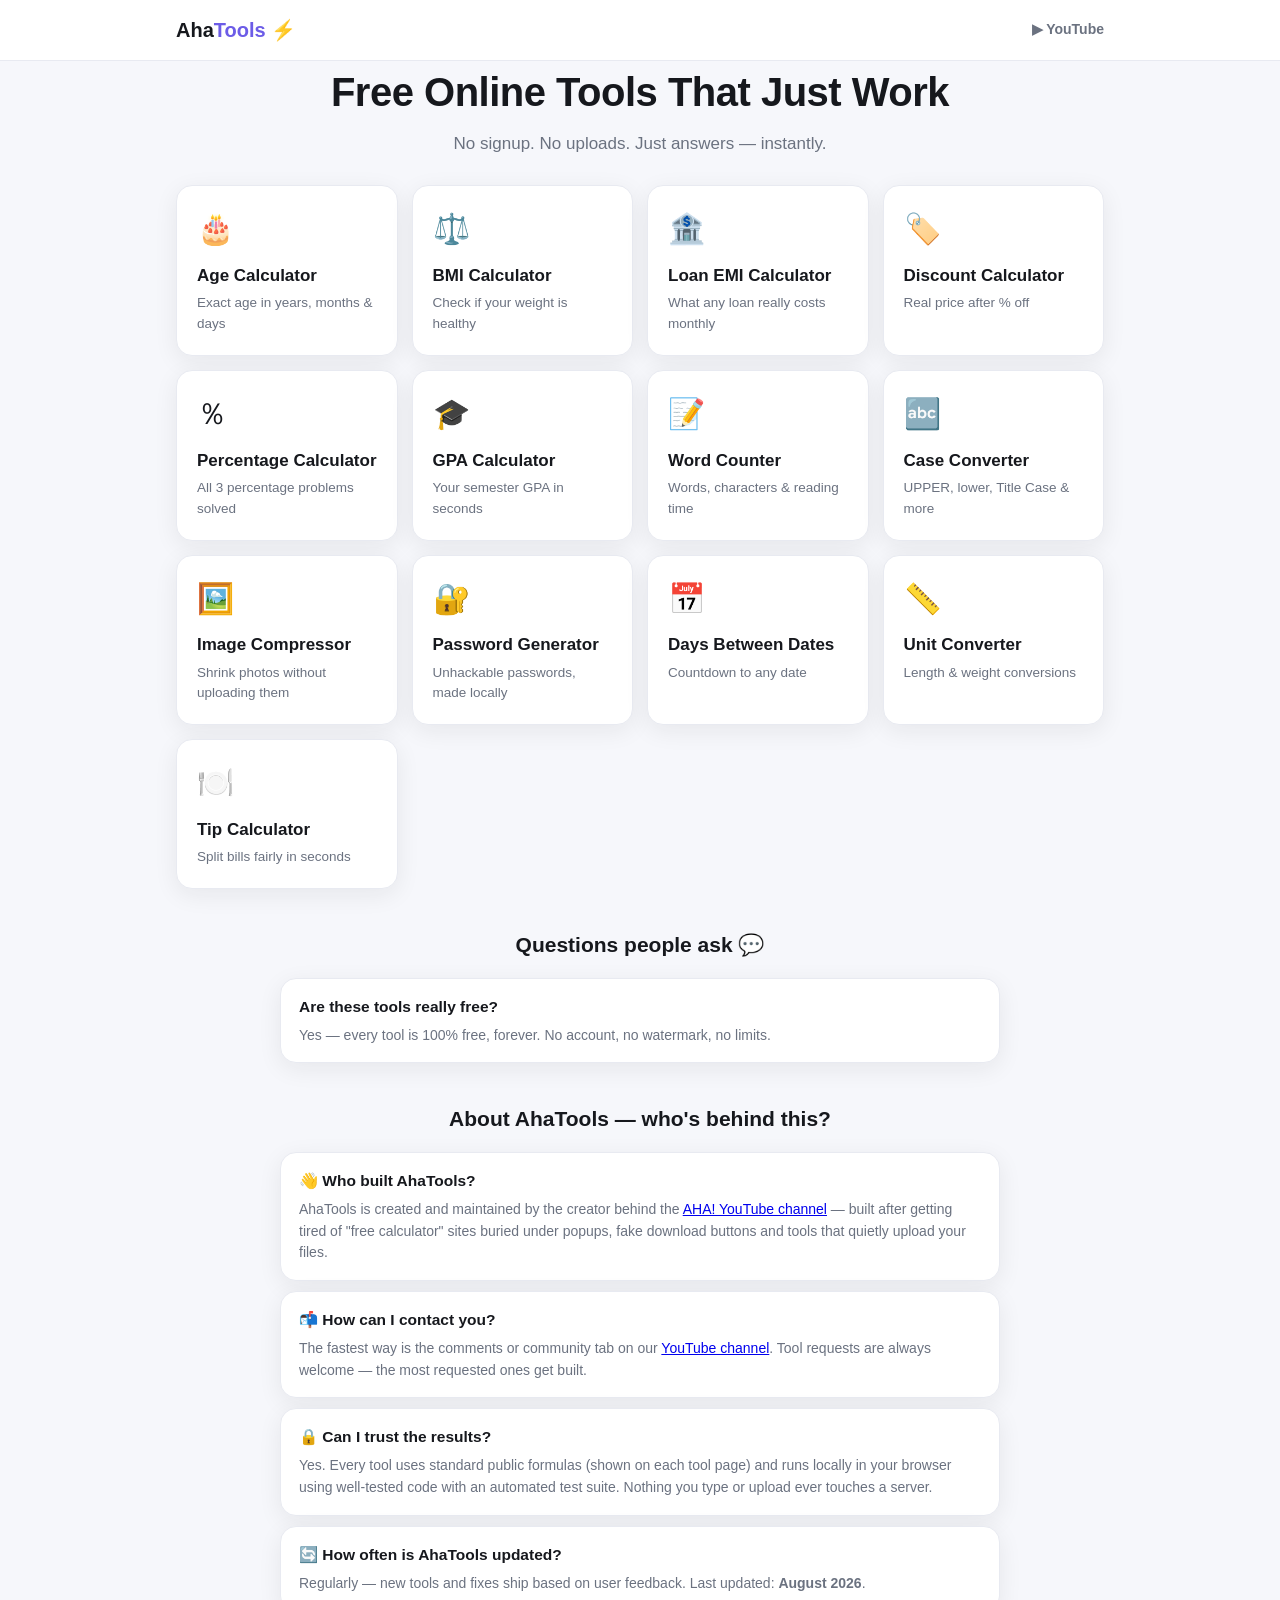
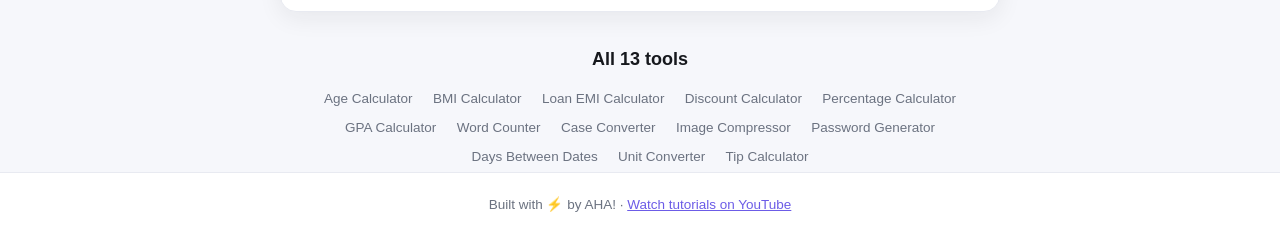
==== commit 000de365: "Multi-page architecture: 13 real crawlable URLs, shared assets, sitemap with all pages" ====
--- a/index.html
+++ b/index.html
@@ -3,37 +3,30 @@
 <head>
 <meta charset="UTF-8">
 <meta name="viewport" content="width=device-width, initial-scale=1.0">
-<title>AhaTools — 13 Free Online Tools: Age, BMI, Loan EMI, GPA, Password Generator & More</title>
+<title>AhaTools — 13 Free Online Tools: Calculators, Converters & Generators</title>
 <meta name="description" content="13 powerful free online tools — age calculator, BMI checker, loan EMI calculator, GPA calculator, word counter, discount calculator, password generator, image compressor and more. No signup, mobile-friendly.">
-<meta name="keywords" content="age calculator, bmi calculator, loan emi calculator, gpa calculator, word counter, percentage calculator, discount calculator, tip calculator, password generator, image compressor, unit converter, days between dates, free online tools">
 <meta name="author" content="AHA!">
 <meta name="robots" content="index, follow">
 <meta name="theme-color" content="#6c5ce7">
-<link rel="canonical" href="https://ahatools.netlify.app/">
-<meta property="og:title" content="AhaTools — 13 Free Online Tools">
-<meta property="og:description" content="Age calculator, BMI, loan EMI, GPA calculator, password generator, image compressor and more. Free forever, no signup.">
+<link rel="canonical" href="https://ahatools.pages.dev/">
+<meta property="og:title" content="AhaTools — Free Online Tool">
+<meta property="og:description" content="Free calculators and utilities that work instantly in your browser.">
 <meta property="og:type" content="website">
-<meta property="og:url" content="https://ahatools.netlify.app/">
+<meta property="og:url" content="https://ahatools.pages.dev/">
 <meta property="og:site_name" content="AhaTools">
 <meta name="twitter:card" content="summary">
-<meta name="twitter:title" content="AhaTools — 13 Free Online Tools">
+<meta name="twitter:title" content="AhaTools">
 <meta name="twitter:description" content="Free calculators and utilities that work instantly in your browser.">
 <link rel="icon" href="data:image/svg+xml,<svg xmlns='http://www.w3.org/2000/svg' viewBox='0 0 100 100'><text y='.9em' font-size='90'>⚡</text></svg>">
+<link rel="stylesheet" href="assets/style.css">
 <script type="application/ld+json">
 {
   "@context": "https://schema.org",
-  "@type": "WebApplication",
+  "@type": "WebSite",
   "name": "AhaTools",
-  "url": "https://ahatools.netlify.app/",
-  "applicationCategory": "UtilitiesApplication",
-  "operatingSystem": "Any",
-  "offers": {"@type": "Offer", "price": "0", "priceCurrency": "USD"},
-  "description": "Free online tools: age calculator, BMI calculator, loan EMI calculator, GPA calculator, word counter, percentage calculator, discount calculator, tip calculator, password generator, image compressor, unit converter, days between dates and case converter.",
-  "featureList": [
-    "Age Calculator","BMI Calculator","Word Counter","Percentage Calculator","Image Compressor",
-    "Unit Converter","Loan EMI Calculator","Discount Calculator","Tip Calculator","GPA Calculator",
-    "Days Between Dates","Password Generator","Case Converter"
-  ]
+  "url": "https://ahatools.pages.dev/",
+  "description": "13 free online tools: calculators, converters, generators and privacy-first utilities.",
+  "hasPart": [{"@type":"WebApplication","name":"Age Calculator","url":"https://ahatools.pages.dev/age-calculator/"},{"@type":"WebApplication","name":"BMI Calculator","url":"https://ahatools.pages.dev/bmi-calculator/"},{"@type":"WebApplication","name":"Loan EMI Calculator","url":"https://ahatools.pages.dev/loan-calculator/"},{"@type":"WebApplication","name":"Discount Calculator","url":"https://ahatools.pages.dev/discount-calculator/"},{"@type":"WebApplication","name":"Percentage Calculator","url":"https://ahatools.pages.dev/percentage-calculator/"},{"@type":"WebApplication","name":"GPA Calculator","url":"https://ahatools.pages.dev/gpa-calculator/"},{"@type":"WebApplication","name":"Word Counter","url":"https://ahatools.pages.dev/word-counter/"},{"@type":"WebApplication","name":"Case Converter","url":"https://ahatools.pages.dev/case-converter/"},{"@type":"WebApplication","name":"Image Compressor","url":"https://ahatools.pages.dev/image-compressor/"},{"@type":"WebApplication","name":"Password Generator","url":"https://ahatools.pages.dev/password-generator/"},{"@type":"WebApplication","name":"Days Between Dates","url":"https://ahatools.pages.dev/days-between-dates/"},{"@type":"WebApplication","name":"Unit Converter","url":"https://ahatools.pages.dev/unit-converter/"},{"@type":"WebApplication","name":"Tip Calculator","url":"https://ahatools.pages.dev/tip-calculator/"}]
 }
 </script>
 <script type="application/ld+json">
@@ -44,120 +37,44 @@
     {"@type": "Question", "name": "Are these tools really free?", "acceptedAnswer": {"@type": "Answer", "text": "Yes. Every tool on AhaTools is 100% free with no signup required."}},
     {"@type": "Question", "name": "Is my data safe?", "acceptedAnswer": {"@type": "Answer", "text": "Yes. All calculations including image compression and password generation run entirely inside your browser. Nothing is uploaded to any server."}},
     {"@type": "Question", "name": "Do the tools work on mobile?", "acceptedAnswer": {"@type": "Answer", "text": "Yes, AhaTools is designed mobile-first and works on any device."}},
-    {"@type": "Question", "name": "Who built AhaTools?", "acceptedAnswer": {"@type": "Answer", "text": "AhaTools is created and maintained by the creator behind the AHA! YouTube channel."}},
-    {"@type": "Question", "name": "Are the calculations accurate?", "acceptedAnswer": {"@type": "Answer", "text": "Every tool uses standard public formulas and is covered by an automated test suite of 56 checks. Calculations run locally in your browser."}}
+    {"@type": "Question", "name": "Who built AhaTools?", "acceptedAnswer": {"@type": "Answer", "text": "AhaTools is created and maintained by the creator behind the AHA! YouTube channel."}}
   ]
 }
 </script>
-<style>
-  :root{
-    --bg:#f6f7fb; --card:#ffffff; --ink:#16181d; --muted:#6b7280;
-    --brand:#6c5ce7; --brand2:#00b894; --line:#e8eaf1; --radius:16px;
-    --shadow:0 6px 24px rgba(22,24,29,.07);
-  }
-  *{box-sizing:border-box;margin:0;padding:0}
-  body{font-family:-apple-system,"Segoe UI",Roboto,Arial,sans-serif;background:var(--bg);color:var(--ink);line-height:1.55}
-  header{background:#fff;border-bottom:1px solid var(--line);position:sticky;top:0;z-index:10}
-  .wrap{max-width:960px;margin:0 auto;padding:0 16px}
-  .bar{display:flex;align-items:center;justify-content:space-between;height:60px}
-  .logo{font-weight:800;font-size:20px;text-decoration:none;color:var(--ink)}
-  .logo span{color:var(--brand)}
-  main{padding:28px 0 64px}
-  .hero{text-align:center;margin-bottom:28px}
-  .hero h1{font-size:clamp(26px,5vw,40px);letter-spacing:-.5px}
-  .hero p{color:var(--muted);margin-top:8px;font-size:17px}
-  .grid{display:grid;grid-template-columns:repeat(auto-fill,minmax(210px,1fr));gap:14px}
-  .tool-card{background:var(--card);border:1px solid var(--line);border-radius:var(--radius);padding:20px;text-decoration:none;color:var(--ink);box-shadow:var(--shadow);transition:.15s;display:block}
-  .tool-card:hover{transform:translateY(-3px);border-color:var(--brand)}
-  .tool-card .ico{font-size:30px}
-  .tool-card h3{margin-top:10px;font-size:17px}
-  .tool-card p{color:var(--muted);font-size:13.5px;margin-top:4px}
-  .view{display:none}
-  .view.active{display:block}
-  .back{display:inline-block;margin-bottom:18px;background:none;border:none;color:var(--brand);font-size:15px;cursor:pointer;font-weight:600;padding:0}
-  .panel{background:var(--card);border:1px solid var(--line);border-radius:var(--radius);box-shadow:var(--shadow);padding:26px}
-  .panel h2{font-size:22px;margin-bottom:4px}
-  .panel .sub{color:var(--muted);font-size:14.5px;margin-bottom:20px}
-  label{display:block;font-size:13.5px;font-weight:600;margin:14px 0 6px;color:#374151}
-  input[type=text],input[type=number],input[type=date],input[type=password],select,textarea{
-    width:100%;padding:11px 12px;border:1px solid var(--line);border-radius:10px;font-size:15px;background:#fbfcfe;font-family:inherit}
-  input:focus,select:focus,textarea:focus{outline:none;border-color:var(--brand)}
-  textarea{min-height:130px;resize:vertical}
-  .btn{display:inline-block;background:var(--brand);color:#fff;border:none;border-radius:10px;padding:12px 22px;font-size:15px;font-weight:700;cursor:pointer;margin-top:18px;width:100%}
-  .btn:hover{opacity:.92}
-  .btn-sm{width:auto;background:#fff;color:var(--brand);border:1.5px solid var(--brand);padding:8px 16px;font-size:14px;margin-top:12px}
-  .result{margin-top:18px;background:#f0fdf9;border:1px solid #b7f0dd;border-radius:12px;padding:16px;font-size:16px;display:none;word-break:break-word}
-  .result b{font-size:20px}
-  .stats{display:grid;grid-template-columns:repeat(auto-fill,minmax(120px,1fr));gap:10px;margin-top:16px}
-  .stat{background:#fbfcfe;border:1px solid var(--line);border-radius:12px;padding:12px;text-align:center}
-  .stat .n{font-size:22px;font-weight:800;color:var(--brand)}
-  .stat .t{font-size:12px;color:var(--muted);margin-top:2px}
-  .row{display:flex;gap:12px;flex-wrap:wrap}
-  .row>*{flex:1;min-width:140px}
-  .range{width:100%;accent-color:var(--brand)}
-  .chips{display:flex;gap:8px;margin-top:8px;flex-wrap:wrap}
-  .chip{border:1px solid var(--line);background:#fbfcfe;border-radius:999px;padding:6px 14px;font-size:13px;font-weight:600;cursor:pointer}
-  .chip:hover{border-color:var(--brand);color:var(--brand)}
-  .checks{display:flex;gap:16px;flex-wrap:wrap;margin-top:8px;font-size:14px;font-weight:500}
-  .checks label{margin:0;display:flex;align-items:center;gap:6px;font-weight:500;color:var(--ink)}
-  .pwbox{margin-top:16px;background:#16181d;color:#7ef0c2;border-radius:12px;padding:18px;font-family:Consolas,monospace;font-size:18px;word-break:break-all;text-align:center;letter-spacing:1px}
-  .faq{max-width:720px;margin:40px auto 0}
-  .faq h2{text-align:center;font-size:21px;margin-bottom:16px}
-  .qa{background:var(--card);border:1px solid var(--line);border-radius:var(--radius);padding:16px 18px;margin-bottom:10px;box-shadow:var(--shadow)}
-  .qa h3{font-size:15.5px}
-  .qa p{color:var(--muted);font-size:14px;margin-top:6px}
-  .info{margin-top:24px;border-top:1px solid var(--line);padding-top:6px;font-size:14.5px}
-  .info h3{font-size:15px;margin:18px 0 6px;color:var(--ink)}
-  .info p,.info li{color:#4b5563}
-  .info ol{padding-left:20px;margin-top:4px}
-  .info li{margin:3px 0}
-  .info .q{font-weight:700;margin-top:12px;color:var(--ink)}
-  .info a{color:var(--brand);text-decoration:none;font-weight:600}
-  .map{max-width:720px;margin:34px auto 0;text-align:center}
-  .map h2{font-size:18px;margin-bottom:12px}
-  .map a{display:inline-block;color:var(--muted);text-decoration:none;font-size:13.5px;margin:4px 8px}
-  .map a:hover{color:var(--brand)}
-  footer{border-top:1px solid var(--line);background:#fff;padding:22px 0;text-align:center;color:var(--muted);font-size:13.5px}
-</style>
 </head>
 <body>
-
 <header>
   <div class="wrap bar">
-    <a class="logo" href="#home">Aha<span>Tools</span> ⚡</a>
+    <a class="logo" href="">Aha<span>Tools</span> ⚡</a>
     <a class="logo" href="https://www.youtube.com/@Shahid-Ul-Islam-z5l" style="font-size:14px;color:var(--muted)">▶ YouTube</a>
   </div>
 </header>
-
 <main class="wrap">
 
-<section id="home" class="view active">
+<section class="view active">
   <div class="hero">
     <h1>Free Online Tools That Just Work</h1>
     <p>No signup. No uploads. Just answers — instantly.</p>
   </div>
   <div class="grid">
-    <a class="tool-card" href="#age-calculator"><div class="ico">🎂</div><h3>Age Calculator</h3><p>Exact age in years, months & days</p></a>
-    <a class="tool-card" href="#bmi-calculator"><div class="ico">⚖️</div><h3>BMI Calculator</h3><p>Check if your weight is healthy</p></a>
-    <a class="tool-card" href="#loan-calculator"><div class="ico">🏦</div><h3>Loan EMI Calculator</h3><p>What any loan really costs monthly</p></a>
-    <a class="tool-card" href="#discount-calculator"><div class="ico">🏷️</div><h3>Discount Calculator</h3><p>Real price after % off</p></a>
-    <a class="tool-card" href="#percentage-calculator"><div class="ico">％</div><h3>Percentage Calculator</h3><p>All 3 percentage problems solved</p></a>
-    <a class="tool-card" href="#gpa-calculator"><div class="ico">🎓</div><h3>GPA Calculator</h3><p>Your semester GPA in seconds</p></a>
-    <a class="tool-card" href="#word-counter"><div class="ico">📝</div><h3>Word Counter</h3><p>Words, characters & reading time</p></a>
-    <a class="tool-card" href="#case-converter"><div class="ico">🔤</div><h3>Case Converter</h3><p>UPPER, lower, Title Case & more</p></a>
-    <a class="tool-card" href="#image-compressor"><div class="ico">🖼️</div><h3>Image Compressor</h3><p>Shrink photos without uploading them</p></a>
-    <a class="tool-card" href="#password-generator"><div class="ico">🔐</div><h3>Password Generator</h3><p>Unhackable passwords, made locally</p></a>
-    <a class="tool-card" href="#days-between-dates"><div class="ico">📅</div><h3>Days Between Dates</h3><p>Countdown to any date</p></a>
-    <a class="tool-card" href="#unit-converter"><div class="ico">📏</div><h3>Unit Converter</h3><p>Length & weight conversions</p></a>
-    <a class="tool-card" href="#tip-calculator"><div class="ico">🍽️</div><h3>Tip Calculator</h3><p>Split bills fairly in seconds</p></a>
+    <a class="tool-card" href="age-calculator/"><div class="ico">🎂</div><h3>Age Calculator</h3><p>Exact age in years, months & days</p></a>
+    <a class="tool-card" href="bmi-calculator/"><div class="ico">⚖️</div><h3>BMI Calculator</h3><p>Check if your weight is healthy</p></a>
+    <a class="tool-card" href="loan-calculator/"><div class="ico">🏦</div><h3>Loan EMI Calculator</h3><p>What any loan really costs monthly</p></a>
+    <a class="tool-card" href="discount-calculator/"><div class="ico">🏷️</div><h3>Discount Calculator</h3><p>Real price after % off</p></a>
+    <a class="tool-card" href="percentage-calculator/"><div class="ico">％</div><h3>Percentage Calculator</h3><p>All 3 percentage problems solved</p></a>
+    <a class="tool-card" href="gpa-calculator/"><div class="ico">🎓</div><h3>GPA Calculator</h3><p>Your semester GPA in seconds</p></a>
+    <a class="tool-card" href="word-counter/"><div class="ico">📝</div><h3>Word Counter</h3><p>Words, characters & reading time</p></a>
+    <a class="tool-card" href="case-converter/"><div class="ico">🔤</div><h3>Case Converter</h3><p>UPPER, lower, Title Case & more</p></a>
+    <a class="tool-card" href="image-compressor/"><div class="ico">🖼️</div><h3>Image Compressor</h3><p>Shrink photos without uploading them</p></a>
+    <a class="tool-card" href="password-generator/"><div class="ico">🔐</div><h3>Password Generator</h3><p>Unhackable passwords, made locally</p></a>
+    <a class="tool-card" href="days-between-dates/"><div class="ico">📅</div><h3>Days Between Dates</h3><p>Countdown to any date</p></a>
+    <a class="tool-card" href="unit-converter/"><div class="ico">📏</div><h3>Unit Converter</h3><p>Length & weight conversions</p></a>
+    <a class="tool-card" href="tip-calculator/"><div class="ico">🍽️</div><h3>Tip Calculator</h3><p>Split bills fairly in seconds</p></a>
   </div>
 
   <div class="faq">
     <h2>Questions people ask 💬</h2>
     <div class="qa"><h3>Are these tools really free?</h3><p>Yes — every tool is 100% free, forever. No account, no watermark, no limits.</p></div>
-    <div class="qa"><h3>Is my data safe?</h3><p>Everything runs inside your own browser. Your photos and passwords never leave your device — there's no server involved.</p></div>
-    <div class="qa"><h3>Do they work on my phone?</h3><p>AhaTools is built mobile-first. It works smoothly on any phone, tablet or computer.</p></div>
-  </div>
 
   <div class="faq">
     <h2>About AhaTools — who's behind this?</h2>
@@ -167,606 +84,27 @@
     <div class="qa"><h3>🔄 How often is AhaTools updated?</h3><p>Regularly — new tools and fixes ship based on user feedback. Last updated: <strong>August 2026</strong>.</p></div>
   </div>
 
+  
+
   <nav class="map" aria-label="All tools">
     <h2>All 13 tools</h2>
-    <a href="#age-calculator">Age Calculator</a>
-    <a href="#bmi-calculator">BMI Calculator</a>
-    <a href="#loan-calculator">Loan EMI Calculator</a>
-    <a href="#discount-calculator">Discount Calculator</a>
-    <a href="#percentage-calculator">Percentage Calculator</a>
-    <a href="#gpa-calculator">GPA Calculator</a>
-    <a href="#word-counter">Word Counter</a>
-    <a href="#case-converter">Case Converter</a>
-    <a href="#image-compressor">Image Compressor</a>
-    <a href="#password-generator">Password Generator</a>
-    <a href="#days-between-dates">Days Between Dates</a>
-    <a href="#unit-converter">Unit Converter</a>
-    <a href="#tip-calculator">Tip Calculator</a>
+    <a href="age-calculator/">Age Calculator</a>
+    <a href="bmi-calculator/">BMI Calculator</a>
+    <a href="loan-calculator/">Loan EMI Calculator</a>
+    <a href="discount-calculator/">Discount Calculator</a>
+    <a href="percentage-calculator/">Percentage Calculator</a>
+    <a href="gpa-calculator/">GPA Calculator</a>
+    <a href="word-counter/">Word Counter</a>
+    <a href="case-converter/">Case Converter</a>
+    <a href="image-compressor/">Image Compressor</a>
+    <a href="password-generator/">Password Generator</a>
+    <a href="days-between-dates/">Days Between Dates</a>
+    <a href="unit-converter/">Unit Converter</a>
+    <a href="tip-calculator/">Tip Calculator</a>
   </nav>
 </section>
 
-<section id="age-calculator" class="view">
-  <button class="back" onclick="location.hash='home'">← All tools</button>
-  <div class="panel">
-    <h2>🎂 Age Calculator</h2>
-    <p class="sub">Enter your date of birth to get your exact age.</p>
-    <label>Date of birth</label>
-    <input type="date" id="dob">
-    <button class="btn" onclick="calcAge()">Calculate Age</button>
-    <div class="result" id="ageResult"></div>
-    <div class="info">
-      <h3>About this tool</h3>
-      <p>This age calculator works the same way official offices do — full calendar years first, then leftover months, then days. People use it for birthday planning, school/admission forms, visa and job applications where you must state age in exact years, months and days.</p>
-      <h3>How to use it</h3>
-      <ol>
-        <li>Pick your date of birth in the box above.</li>
-        <li>Press <strong>Calculate Age</strong> — no clicking through dropdowns needed.</li>
-        <li>Want total days lived instead? Use our <a href="#days-between-dates">Days Between Dates</a> tool with your birth date as the start.</li>
-      </ol>
-      <h3>FAQ</h3>
-      <p class="q">How is age calculated exactly?</p>
-      <p>It counts complete calendar years between your birth date and today, then remaining whole months, then remaining days — borrowing days from the previous month when needed (e.g. from Aug 30 to Aug 24 next year gives 11 months and 25 days).</p>
-      <p class="q">Why do some sites show a different age?</p>
-      <p>Sites that divide total days by 365.25 get slightly wrong month/day values. Calendar-accurate counting like this one matches what appears on official documents.</p>
-    </div>
-  </div>
-</section>
-
-<section id="bmi-calculator" class="view">
-  <button class="back" onclick="location.hash='home'">← All tools</button>
-  <div class="panel">
-    <h2>⚖️ BMI Calculator</h2>
-    <p class="sub">Body Mass Index using centimeters and kilograms.</p>
-    <div class="row">
-      <div><label>Height (cm)</label><input type="number" id="bmiH" placeholder="170"></div>
-      <div><label>Weight (kg)</label><input type="number" id="bmiW" placeholder="65"></div>
-    </div>
-    <button class="btn" onclick="calcBmi()">Calculate BMI</button>
-    <div class="result" id="bmiResult"></div>
-    <div class="info">
-      <h3>About this tool</h3>
-      <p>BMI (Body Mass Index) is the screening measure recommended by the World Health Organization to check whether your weight is in a healthy range for your height. It takes seconds, needs only a tape-measure-free height value in centimetres and weight in kilograms.</p>
-      <h3>How to use it</h3>
-      <ol>
-        <li>Enter height in cm (e.g. 170) and weight in kg (e.g. 65).</li>
-        <li>Your BMI shows instantly with its WHO category: under 18.5 underweight · 18.5–24.9 normal · 25–29.9 overweight · 30+ obese.</li>
-        <li>The result also shows the healthy weight range for your exact height.</li>
-      </ol>
-      <h3>FAQ</h3>
-      <p class="q">What is the BMI formula?</p>
-      <p>BMI = weight (kg) ÷ height² (m²). For example 65 kg at 1.70 m → 65 ÷ 2.89 = 22.5.</p>
-      <p class="q">Is BMI accurate for athletes?</p>
-      <p>Not perfectly — muscle weighs more than fat, so very muscular people can score "overweight" while being healthy. Treat BMI as a quick screening number, not a medical diagnosis; for body composition ask a professional.</p>
-    </div>
-  </div>
-</section>
-
-<section id="loan-calculator" class="view">
-  <button class="back" onclick="location.hash='home'">← All tools</button>
-  <div class="panel">
-    <h2>🏦 Loan EMI Calculator</h2>
-    <p class="sub">See your exact monthly payment before you borrow.</p>
-    <div class="row">
-      <div><label>Loan amount</label><input type="number" id="loanP" placeholder="500000"></div>
-      <div><label>Interest rate (% per year)</label><input type="number" id="loanR" step="0.1" placeholder="9"></div>
-      <div><label>Duration (years)</label><input type="number" id="loanY" placeholder="5"></div>
-    </div>
-    <button class="btn" onclick="calcEmi()">Calculate EMI</button>
-    <div class="result" id="emiResult"></div>
-    <div class="info">
-      <h3>About this tool</h3>
-      <p>EMI (Equated Monthly Instalment) is the fixed amount you pay a bank every month on a loan. This calculator shows that payment before you sign anything — plus the total interest you'll pay over the full duration, which banks don't highlight upfront.</p>
-      <h3>How to use it</h3>
-      <ol>
-        <li>Enter loan amount, annual interest rate and duration in years.</li>
-        <li>Check the monthly EMI — compare it against your monthly income (most advisors say keep it under 40%).</li>
-        <li>Look at <em>Total interest</em>: try shortening the duration and watch how much money it saves.</li>
-      </ol>
-      <h3>FAQ</h3>
-      <p class="q">What is the EMI formula?</p>
-      <p>EMI = P × r × (1+r)ⁿ ÷ ((1+r)ⁿ − 1), where P = principal, r = monthly rate (annual ÷ 12 ÷ 100), n = months. It's the standard reducing-balance formula used by banks worldwide.</p>
-      <p class="q">How can I pay less interest overall?</p>
-      <p>Two proven levers: shorter tenure (biggest saving) and prepayments early in the loan, when most of each EMI is still interest. Compare scenarios above before committing.</p>
-    </div>
-  </div>
-</section>
-
-<section id="discount-calculator" class="view">
-  <button class="back" onclick="location.hash='home'">← All tools</button>
-  <div class="panel">
-    <h2>🏷️ Discount Calculator</h2>
-    <p class="sub">Know the real price before you pay.</p>
-    <div class="row">
-      <div><label>Original price</label><input type="number" id="discPrice" placeholder="2000"></div>
-      <div><label>Discount (%)</label><input type="number" id="discPct" placeholder="25"></div>
-    </div>
-    <button class="btn" onclick="calcDisc()">Calculate Discount</button>
-    <div class="result" id="discResult"></div>
-    <div class="info">
-      <h3>About this tool</h3>
-      <p>Sale tags are designed to confuse. This discount calculator tells you the real final price and exact savings instantly — useful during sales seasons, market bargaining, or checking whether a "70% OFF!" deal is actually good.</p>
-      <h3>How to use it</h3>
-      <ol>
-        <li>Type the original price and the discount percentage.</li>
-        <li>Read what you'll actually pay at checkout.</li>
-        <li>Comparing two offers? Run both here instead of doing mental math.</li>
-      </ol>
-      <h3>FAQ</h3>
-      <p class="q">What's the formula?</p>
-      <p>Final price = price × (1 − discount ÷ 100). On 2,000 with 25% off: 2000 × 0.75 = 1,500 saved 500.</p>
-      <p class="q">Is 25% + 10% off equal to 35% off?</p>
-      <p>No — stores apply them one after another: 25% then 10% of the reduced price equals only 32.5% total. Chain them through this tool twice to see real stacked prices, and use our <a href="#percentage-calculator">Percentage Calculator</a> for other comparisons.</p>
-    </div>
-  </div>
-</section>
-
-<section id="percentage-calculator" class="view">
-  <button class="back" onclick="location.hash='home'">← All tools</button>
-  <div class="panel">
-    <h2>％ Percentage Calculator</h2>
-    <p class="sub">Three most-used percentage calculations.</p>
-    <label>What is <input type="number" id="p1a" style="width:90px;display:inline-block" value="10"> % of
-      <input type="number" id="p1b" style="width:110px;display:inline-block" value="200"> ?</label>
-    <div class="result" id="p1r"></div>
-    <label><input type="number" id="p2a" style="width:110px;display:inline-block" value="45"> is what percent of
-      <input type="number" id="p2b" style="width:110px;display:inline-block" value="200"> ?</label>
-    <div class="result" id="p2r"></div>
-    <label>Percent change from <input type="number" id="p3a" style="width:110px;display:inline-block" value="80"> to
-      <input type="number" id="p3b" style="width:110px;display:inline-block" value="100"></label>
-    <div class="result" id="p3r"></div>
-    <div class="info">
-      <h3>About this tool</h3>
-      <p>Percentages trip everyone up because there are three different everyday questions — "what's X% of Y", "X is what percent of Y" and "how much did it change". This page answers all three live as you type, no button needed.</p>
-      <h3>The three calculations</h3>
-      <ol>
-        <li><strong>X% of Y</strong> — tips, taxes, commissions. Example: 10% of 200 = 20.</li>
-        <li><strong>X is what % of Y</strong> — test scores, market share. Example: 45 of 200 = 22.5%.</li>
-        <li><strong>% change</strong> — price rises, growth reports. Example: 80 → 100 = +25% increase.</li>
-      </ol>
-      <h3>FAQ</h3>
-      <p class="q">What is the percentage change formula?</p>
-      <p>((new − old) ÷ |old|) × 100. Going from 80 to 100 is (20 ÷ 80) × 100 = 25% up; the reverse is −20%, because percentages aren't symmetric.</p>
-      <p class="q">Where does this help daily?</p>
-      <p>Restaurant bills, exam marks, salary hike offers, discount stacking (see our <a href="#discount-calculator">Discount Calculator</a>) and loan interest comparisons.</p>
-    </div>
-  </div>
-</section>
-
-<section id="gpa-calculator" class="view">
-  <button class="back" onclick="location.hash='home'">← All tools</button>
-  <div class="panel">
-    <h2>🎓 GPA Calculator</h2>
-    <p class="sub">Pick a grade and credits for each course.</p>
-    <div id="gpaRows">
-      <div class="row gpaRow" style="margin-top:10px">
-        <select class="gpaGrade"><option value="4">A (4.00)</option><option value="3.7">A- (3.70)</option><option value="3.3">B+ (3.30)</option><option value="3" selected>B (3.00)</option><option value="2.3">C+ (2.30)</option><option value="2">C (2.00)</option><option value="1">D (1.00)</option><option value="0">F (0.00)</option></select>
-        <input type="number" class="gpaCredit" placeholder="Credits (e.g. 3)" min="0" step="0.5" value="3">
-      </div>
-      <div class="row gpaRow" style="margin-top:10px">
-        <select class="gpaGrade"><option value="4">A (4.00)</option><option value="3.7">A- (3.70)</option><option value="3.3">B+ (3.30)</option><option value="3" selected>B (3.00)</option><option value="2.3">C+ (2.30)</option><option value="2">C (2.00)</option><option value="1">D (1.00)</option><option value="0">F (0.00)</option></select>
-        <input type="number" class="gpaCredit" placeholder="Credits (e.g. 3)" min="0" step="0.5" value="3">
-      </div>
-      <div class="row gpaRow" style="margin-top:10px">
-        <select class="gpaGrade"><option value="4">A (4.00)</option><option value="3.7">A- (3.70)</option><option value="3.3">B+ (3.30)</option><option value="3" selected>B (3.00)</option><option value="2.3">C+ (2.30)</option><option value="2">C (2.00)</option><option value="1">D (1.00)</option><option value="0">F (0.00)</option></select>
-        <input type="number" class="gpaCredit" placeholder="Credits (e.g. 3)" min="0" step="0.5" value="3">
-      </div>
-    </div>
-    <button class="btn btn-sm" onclick="addGpaRow()">+ Add another course</button>
-    <button class="btn" onclick="calcGpa()">Calculate GPA</button>
-    <div class="result" id="gpaResult"></div>
-    <div class="info">
-      <h3>About this tool</h3>
-      <p>This GPA calculator computes your credit-weighted grade point average on the standard 4.00 scale used by most universities in the US, Bangladesh, Pakistan and beyond. Credits matter: an A in a 4-credit course moves your GPA more than an A in a 1-credit lab.</p>
-      <h3>How to use it</h3>
-      <ol>
-        <li>Pick a letter grade and credit hours for each course.</li>
-        <li>Add more rows for extra courses with one click.</li>
-        <li>Your GPA appears instantly weighted by credits.</li>
-      </ol>
-      <h3>FAQ</h3>
-      <p class="q">What's the formula?</p>
-      <p>GPA = Σ(grade points × credits) ÷ Σ(credits). Grade points: A=4.00, A−=3.70, B+=3.30, B=3.00, C+=2.30, C=2.00, D=1.00, F=0.</p>
-      <p class="q">Is GPA the same as CGPA?</p>
-      <p>GPA covers one semester; CGPA averages all semesters so far. Calculate each semester here, then average them credit-weighted for CGPA. Some universities use different scales — check yours before applying scholarships.</p>
-    </div>
-  </div>
-</section>
-
-<section id="word-counter" class="view">
-  <button class="back" onclick="location.hash='home'">← All tools</button>
-  <div class="panel">
-    <h2>📝 Word Counter</h2>
-    <p class="sub">Type or paste text — stats update live.</p>
-    <textarea id="wcInput" placeholder="Paste your text here..." oninput="countWords()"></textarea>
-    <div class="stats">
-      <div class="stat"><div class="n" id="stWords">0</div><div class="t">Words</div></div>
-      <div class="stat"><div class="n" id="stChars">0</div><div class="t">Characters</div></div>
-      <div class="stat"><div class="n" id="stSent">0</div><div class="t">Sentences</div></div>
-      <div class="stat"><div class="n" id="stRead">0 min</div><div class="t">Reading time</div></div>
-    </div>
-    <div class="info">
-      <h3>About this tool</h3>
-      <p>Students checking essay limits, writers meeting deadlines, and anyone posting where characters are capped — this counter shows words, characters, sentences and estimated reading time live as you type or paste. Your text stays on your device; nothing is uploaded.</p>
-      <h3>How to use it</h3>
-      <ol>
-        <li>Paste or type into the box — stats update instantly.</li>
-        <li>Characters count includes spaces (what most forms and social platforms measure).</li>
-        <li>Reading time assumes an average adult pace of ~200 words per minute.</li>
-      </ol>
-      <h3>FAQ</h3>
-      <p class="q">Do characters include spaces?</p>
-      <p>Yes — the character figure counts every letter, space and punctuation mark, which is what Twitter/X, SMS gates and meta-description limits actually enforce.</p>
-      <p class="q">How accurate is reading time?</p>
-      <p>It's a solid estimate for general audiences at 200 wpm. Technical content runs slower (~150 wpm), casual posts faster. Writing something long? Track sentence variety too — short sentences read faster than the math suggests.</p>
-    </div>
-  </div>
-</section>
-
-<section id="case-converter" class="view">
-  <button class="back" onclick="location.hash='home'">← All tools</button>
-  <div class="panel">
-    <h2>🔤 Case Converter</h2>
-    <p class="sub">Fix text capitalization in one click.</p>
-    <textarea id="caseInput" placeholder="Paste your text here..."></textarea>
-    <div class="chips">
-      <button class="chip" onclick="convertCase('upper')">UPPERCASE</button>
-      <button class="chip" onclick="convertCase('lower')">lowercase</button>
-      <button class="chip" onclick="convertCase('title')">Title Case</button>
-      <button class="chip" onclick="convertCase('sentence')">Sentence case</button>
-    </div>
-    <button class="btn btn-sm" id="caseCopy" onclick="copyCase()">📋 Copy result</button>
-    <div class="info">
-      <h3>About this tool</h3>
-      <p>Fixing ALL-CAPS text someone sent you, formatting headlines, or cleaning up data entries — this converter switches between UPPERCASE, lowercase, Title Case and Sentence Case in one click, then copies the fixed version straight to your clipboard.</p>
-      <h3>The four modes</h3>
-      <ol>
-        <li><strong>UPPERCASE / lowercase</strong> — for codes, headings, or calming down shouty emails.</li>
-        <li><strong>Title Case</strong> — capitalizes Each Word, ideal for video titles and product names.</li>
-        <li><strong>Sentence case</strong> — capitalizes the first letter of each sentence only; best for body paragraphs.</li>
-      </ol>
-      <h3>FAQ</h3>
-      <p class="q">When should I use Title Case vs Sentence case?</p>
-      <p>Title Case for titles, headlines and YouTube video names; Sentence case for descriptions and paragraphs — it's easier to read in long form.</p>
-      <p class="q">Does it work with any language?</p>
-      <p>Fully for English text. For mixed Bengali/English content the English parts convert correctly while other scripts pass through unchanged.</p>
-    </div>
-  </div>
-</section>
-
-<section id="image-compressor" class="view">
-  <button class="back" onclick="location.hash='home'">← All tools</button>
-  <div class="panel">
-    <h2>🖼️ Image Compressor</h2>
-    <p class="sub">Your photo never leaves your device — everything happens in your browser.</p>
-    <label>Choose image</label>
-    <input type="file" id="imgFile" accept="image/*">
-    <label>Quality: <span id="qVal">70</span>%</label>
-    <input type="range" class="range" id="imgQ" min="10" max="95" value="70" oninput="document.getElementById('qVal').textContent=this.value">
-    <button class="btn" onclick="compressImg()">Compress & Download</button>
-    <div class="result" id="imgResult"></div>
-    <div class="info">
-      <h3>About this tool</h3>
-      <p>Photos from phones are often 3–8 MB — too big for forms, email limits and slow websites. This compressor shrinks them to a fraction of the size, and because everything happens on your device via HTML Canvas, your pictures are never uploaded anywhere.</p>
-      <h3>How to use it</h3>
-      <ol>
-        <li>Choose an image (JPG or PNG).</li>
-        <li>Pick quality: 60–75% is the sweet spot — visually identical for photos at half the size.</li>
-        <li>Compress & Download — very large images are also resized down to max 1600px, perfect for web use.</li>
-      </ol>
-      <h3>FAQ</h3>
-      <p class="q">Which quality should I choose?</p>
-      <p>70% suits most photos. Go 85–95% for prints or text-heavy images; below 50% you'll start seeing blur around sharp edges.</p>
-      <p class="q">Why did my PNG get bigger/smaller than expected?</p>
-      <p>Output is JPEG, which compresses photographs extremely well but flattens transparency. For logos with transparent backgrounds, keep the original PNG instead.</p>
-    </div>
-  </div>
-</section>
-
-<section id="password-generator" class="view">
-  <button class="back" onclick="location.hash='home'">← All tools</button>
-  <div class="panel">
-    <h2>🔐 Password Generator</h2>
-    <p class="sub">Generated with cryptographic randomness, on your device only.</p>
-    <label>Length: <span id="pwLenVal">16</span> characters</label>
-    <input type="range" class="range" id="pwLen" min="8" max="40" value="16" oninput="document.getElementById('pwLenVal').textContent=this.value">
-    <div class="checks">
-      <label><input type="checkbox" id="pwUpp" checked> ABC</label>
-      <label><input type="checkbox" id="pwNum" checked> 123</label>
-      <label><input type="checkbox" id="pwSym" checked> #$%</label>
-    </div>
-    <div class="pwbox" id="pwOut">Click generate ↓</div>
-    <button class="btn btn-sm" onclick="genPass()">🎲 Generate</button>
-    <button class="btn btn-sm" onclick="copyPw()">📋 Copy</button>
-    <div class="info">
-      <h3>About this tool</h3>
-      <p>Weak passwords are behind most account takeovers. This generator uses your browser's cryptographic random number generator (Web Crypto API) — the same standard used by security software — and creates passwords that never leave your device because there's no server to send them to.</p>
-      <h3>How to make a strong password here</h3>
-      <ol>
-        <li>Keep length at 16+ characters — length beats complexity every time.</li>
-        <li>Leave all character sets checked for maximum strength.</li>
-        <li>Generate → Copy → paste into the site's password field. Save it in a password manager.</li>
-      </ol>
-      <h3>FAQ</h3>
-      <p class="q">Is this password stored anywhere?</p>
-      <p>No. It exists only in your browser tab's memory until you close it. There's no logging, no server, no database — verify by going offline: it still works identically.</p>
-      <p class="q">Can hackers guess crypto-random passwords?</p>
-      <p>Not practically. A 16-character random password has ~10²⁵ combinations; at a trillion guesses per second that's over 80 million years of average search time.</p>
-    </div>
-  </div>
-</section>
-
-<section id="days-between-dates" class="view">
-  <button class="back" onclick="location.hash='home'">← All tools</button>
-  <div class="panel">
-    <h2>📅 Days Between Dates</h2>
-    <p class="sub">Countdown to an exam, wedding, deadline — anything.</p>
-    <div class="row">
-      <div><label>From date</label><input type="date" id="dFrom"></div>
-      <div><label>To date</label><input type="date" id="dTo"></div>
-    </div>
-    <button class="btn" onclick="diffDates()">Calculate Difference</button>
-    <div class="result" id="diffResult"></div>
-    <div class="info">
-      <h3>About this tool</h3>
-      <p>A precise days-between-dates counter for exam countdowns, project deadlines, visa stays, pregnancy weeks or "how long have we been together" — handling leap years and different month lengths correctly, which mental math always gets wrong.</p>
-      <h3>How to use it</h3>
-      <ol>
-        <li>Pick the two dates — order doesn't matter, negatives are impossible.</li>
-        <li>You get total days plus a years/months/days breakdown and week count.</li>
-        <li>Counting age in total days? Use your birth date as the start.</li>
-      </ol>
-      <h3>FAQ</h3>
-      <p class="q">Are leap years counted?</p>
-      <p>Yes — real calendar arithmetic, so Feb 29, century rules and 31-day months are all handled exactly. Example: Feb 28 → Mar 1, 2024 correctly equals 2 days.</p>
-      <p class="q">Does it count business days?</p>
-      <p>Total days only for now. Quick manual rule: divide by 7 and subtract ~4.3 weekends per month for rough working-day estimates.</p>
-    </div>
-  </div>
-</section>
-
-<section id="unit-converter" class="view">
-  <button class="back" onclick="location.hash='home'">← All tools</button>
-  <div class="panel">
-    <h2>📏 Unit Converter</h2>
-    <p class="sub">Convert length and weight instantly.</p>
-    <label>Type</label>
-    <select id="ucType" onchange="fillUnits()">
-      <option value="length">Length</option>
-      <option value="weight">Weight</option>
-    </select>
-    <div class="row">
-      <div><label>From</label><select id="ucFrom"></select></div>
-      <div><label>To</label><select id="ucTo"></select></div>
-    </div>
-    <label>Value</label>
-    <input type="number" id="ucVal" placeholder="1">
-    <button class="btn" onclick="convertUnits()">Convert</button>
-    <div class="result" id="ucResult"></div>
-    <div class="info">
-      <h3>About this tool</h3>
-      <p>Converts length (m, km, cm, mm, mile, foot, inch, yard) and weight (kg, g, lb, oz, tonne) using internationally exact factors — not rounded approximations — so results match engineering and shipping requirements.</p>
-      <h3>How to use it</h3>
-      <ol>
-        <li>Pick Length or Weight.</li>
-        <li>Choose the from/to units and enter a value.</li>
-        <li>Result appears with up to 6 decimal places of precision.</li>
-      </ol>
-      <h3>FAQ</h3>
-      <p class="q">What conversion factors are used?</p>
-      <p>The exact international ones: 1 inch = 0.0254 m, 1 mile = 1609.344 m, 1 lb = 0.45359237 kg, 1 oz = 0.028349523 kg — same values defined by NIST standards.</p>
-      <p class="q">Why do other sites show slightly different numbers?</p>
-      <p>They round the factors first (like 1 lb ≈ 0.454), which introduces error that grows with big values. This tool converts from exact base units instead.</p>
-    </div>
-  </div>
-</section>
-
-<section id="tip-calculator" class="view">
-  <button class="back" onclick="location.hash='home'">← All tools</button>
-  <div class="panel">
-    <h2>🍽️ Tip Calculator</h2>
-    <p class="sub">Bill splitting with tip, done in seconds.</p>
-    <div class="row">
-      <div><label>Bill amount</label><input type="number" id="tipBill" placeholder="1500"></div>
-      <div><label>People</label><input type="number" id="tipPeople" value="2" min="1"></div>
-    </div>
-    <label>Tip: <span id="tipVal">10</span>%</label>
-    <input type="range" class="range" id="tipPct" min="0" max="30" value="10" oninput="document.getElementById('tipVal').textContent=this.value">
-    <div class="chips">
-      <button class="chip" onclick="setTip(5)">5%</button>
-      <button class="chip" onclick="setTip(10)">10%</button>
-      <button class="chip" onclick="setTip(15)">15%</button>
-      <button class="chip" onclick="setTip(20)">20%</button>
-    </div>
-    <button class="btn" onclick="calcTip()">Calculate</button>
-    <div class="result" id="tipResult"></div>
-    <div class="info">
-      <h3>About this tool</h3>
-      <p>Dinner with friends shouldn't end with five people doing mental math over one receipt. Enter the bill, choose tip %, set how many are splitting — everyone sees their exact share including tip in one number.</p>
-      <h3>How to use it</h3>
-      <ol>
-        <li>Enter total bill amount and number of people.</li>
-        <li>Slide the tip (or tap 5/10/15/20% quick chips).</li>
-        <li>Per-person amount shows instantly — no rounding arguments left.</li>
-      </ol>
-      <h3>FAQ</h3>
-      <p class="q">How much should I tip?</p>
-      <p>It's cultural: 15–20% is standard at US restaurants; in many countries including Bangladesh service is included and tipping is optional appreciation for good service. The slider covers whatever your situation calls for.</p>
-      <p class="q">Should the tip be split equally?</p>
-      <p>Equal splitting per person is the default here because it's how groups usually settle. If one person ordered significantly more, calculate their share separately with our <a href="#percentage-calculator">Percentage Calculator</a>.</p>
-    </div>
-  </div>
-</section>
-
 </main>
-
 <footer>Built with ⚡ by AHA! · <a href="https://www.youtube.com/@Shahid-Ul-Islam-z5l" style="color:var(--brand)">Watch tutorials on YouTube</a></footer>
-
-<script>
-if(location.protocol.indexOf('http')===0){
-  const u=location.origin+'/';
-  const c=document.querySelector('link[rel=canonical]');if(c)c.href=u;
-  const o=document.querySelector('meta[property="og:url"]');if(o)o.content=u;
-}
-const UNITS={
-  length:{m:1,km:1000,cm:.01,mm:.001,mile:1609.344,foot:.3048,inch:.0254,yard:.9144},
-  weight:{kg:1,g:.001,lb:.45359237,oz:.028349523,t:1000}
-};
-function fillUnits(){
-  const t=document.getElementById('ucType').value,u=Object.keys(UNITS[t]),f=document.getElementById('ucFrom'),to=document.getElementById('ucTo');
-  f.innerHTML=u.map(x=>`<option>${x}</option>`).join('');
-  to.innerHTML=u.map((x,i)=>`<option ${i===1?'selected':''}>${x}</option>`).join('');
-  document.getElementById('ucResult').style.display='none';
-}
-function convertUnits(){
-  const t=UNITS[document.getElementById('ucType').value],v=parseFloat(document.getElementById('ucVal').value);
-  const f=document.getElementById('ucFrom').value,to=document.getElementById('ucTo').value,r=document.getElementById('ucResult');
-  if(isNaN(v)){r.style.display='none';return}
-  r.innerHTML=`<b>${v} ${f}</b> = <b>${(v*t[f]/t[to]).toLocaleString(undefined,{maximumFractionDigits:6})} ${to}</b>`;
-  r.style.display='block';
-}
-function calcAge(){
-  const d=new Date(document.getElementById('dob').value),r=document.getElementById('ageResult');
-  if(!d.getTime()){r.style.display='none';return}
-  if(d>new Date()){r.innerHTML='🚼 That date is in the future!';r.style.display='block';return}
-  const n=new Date();let y=n.getFullYear()-d.getFullYear(),m=n.getMonth()-d.getMonth(),day=n.getDate()-d.getDate();
-  if(day<0){m--;day+=new Date(n.getFullYear(),n.getMonth(),0).getDate()}
-  if(m<0){y--;m+=12}
-  r.innerHTML=`You are <b>${y}</b> years, <b>${m}</b> months and <b>${day}</b> days old 🎉<br><small>That's about ${(Math.floor((n-d)/31557600000*10)/10)} years total.</small>`;
-  r.style.display='block';
-}
-function calcBmi(){
-  const h=parseFloat(document.getElementById('bmiH').value)/100,w=parseFloat(document.getElementById('bmiW').value),r=document.getElementById('bmiResult');
-  if(!h||!w||h<=0||w<=0){alert('Enter valid height and weight');return}
-  const bmi=w/(h*h);
-  let c=bmi<18.5?'Underweight':bmi<25?'Normal ✅':bmi<30?'Overweight':'Obese';
-  r.innerHTML=`Your BMI is <b>${bmi.toFixed(1)}</b> — <b>${c}</b><br><small>Healthy range for your height: ${(18.5*h*h).toFixed(1)}–${(24.9*h*h).toFixed(1)} kg</small>`;
-  r.style.display='block';
-}
-function calcEmi(){
-  const P=parseFloat(document.getElementById('loanP').value),R=parseFloat(document.getElementById('loanR').value)/1200,Y=parseFloat(document.getElementById('loanY').value),r=document.getElementById('emiResult');
-  if(isNaN(P)||isNaN(R)||isNaN(Y)||P<=0||Y<=0){alert('Fill all fields');return}
-  const n=Y*12;
-  const emi=R>0?P*R*Math.pow(1+R,n)/(Math.pow(1+R,n)-1):P/n;
-  const total=emi*n;
-  r.innerHTML=`Monthly payment: <b>${emi.toLocaleString(undefined,{maximumFractionDigits:0})}</b><br><small>Total repayment: <b>${total.toLocaleString(undefined,{maximumFractionDigits:0})}</b> · Total interest: <b>${(total-P).toLocaleString(undefined,{maximumFractionDigits:0})}</b> over ${n} months</small>`;
-  r.style.display='block';
-}
-function calcDisc(){
-  const p=parseFloat(document.getElementById('discPrice').value),d=parseFloat(document.getElementById('discPct').value),r=document.getElementById('discResult');
-  if(isNaN(p)||isNaN(d)||p<=0||d<0||d>100){alert('Enter a valid price and discount between 0 and 100');return}
-  const save=p*d/100;
-  r.innerHTML=`You pay: <b>${(p-save).toLocaleString(undefined,{maximumFractionDigits:2})}</b><br><small>You save <b>${save.toLocaleString(undefined,{maximumFractionDigits:2})}</b> (${d}% off)</small>`;
-  r.style.display='block';
-}
-function pct(){
-  const g=id=>parseFloat(document.getElementById(id).value);
-  const s=(id,v)=>{const e=document.getElementById(id);e.innerHTML=v;e.style.display='block'};
-  let a=g('p1a'),b=g('p1b');if(!isNaN(a)&&!isNaN(b))s('p1r',`Answer: <b>${(a*b/100).toLocaleString()}</b>`);
-  a=g('p2a');b=g('p2b');if(!isNaN(a)&&!isNaN(b)&&b!==0)s('p2r',`Answer: <b>${(a/b*100).toFixed(2)}%</b>`);
-  a=g('p3a');b=g('p3b');if(!isNaN(a)&&!isNaN(b)&&a!==0)s('p3r',`Change: <b>${(((b-a)/Math.abs(a))*100).toFixed(2)}%</b> ${b>=a?'📈 increase':'📉 decrease'}`);
-}
-['p1a','p1b','p2a','p2b','p3a','p3b'].forEach(id=>document.getElementById(id).addEventListener('input',pct));
-function addGpaRow(){
-  const c=document.querySelector('.gpaRow').cloneNode(true);
-  document.getElementById('gpaRows').appendChild(c);
-}
-function calcGpa(){
-  let pts=0,cr=0;
-  document.querySelectorAll('.gpaRow').forEach(row=>{
-    const g=parseFloat(row.querySelector('.gpaGrade').value);
-    const c=parseFloat(row.querySelector('.gpaCredit').value);
-    if(!isNaN(g)&&c>0){pts+=g*c;cr+=c}
-  });
-  const r=document.getElementById('gpaResult');
-  if(cr===0){alert('Add at least one course with credits');return}
-  r.innerHTML=`Your GPA is <b>${(pts/cr).toFixed(2)}</b><br><small>Calculated from ${cr} total credits</small>`;
-  r.style.display='block';
-}
-function countWords(){
-  const t=document.getElementById('wcInput').value;
-  document.getElementById('stWords').textContent=t.trim()?t.trim().split(/\s+/).length:0;
-  document.getElementById('stChars').textContent=t.length;
-  document.getElementById('stSent').textContent=(t.match(/[.!?]+/g)||[]).length;
-  document.getElementById('stRead').textContent=Math.max(t.trim()?1:0,Math.ceil(t.split(/\s+/).filter(Boolean).length/200))+' min';
-}
-function convertCase(mode){
-  const el=document.getElementById('caseInput'),t=el.value;
-  if(mode==='upper')el.value=t.toUpperCase();
-  else if(mode==='lower')el.value=t.toLowerCase();
-  else if(mode==='title')el.value=t.toLowerCase().replace(/\b\w/g,c=>c.toUpperCase());
-  else el.value=t.toLowerCase().replace(/(^\s*\w|[.!?]\s+\w)/g,c=>c.toUpperCase());
-}
-function copyCase(){
-  const b=document.getElementById('caseCopy');
-  navigator.clipboard.writeText(document.getElementById('caseInput').value).then(()=>{b.textContent='✅ Copied!';setTimeout(()=>b.textContent='📋 Copy result',1500)});
-}
-function compressImg(){
-  const f=document.getElementById('imgFile').files[0],q=document.getElementById('imgQ').value/100,r=document.getElementById('imgResult');
-  if(!f){alert('Choose an image first');return}
-  const img=new Image(),url=URL.createObjectURL(f);
-  img.onload=()=>{
-    const c=document.createElement('canvas'),max=1600;
-    let w=img.width,h=img.height;
-    if(w>max||h>max){const k=Math.min(max/w,max/h);w*=k;h*=k}
-    c.width=w;c.height=h;
-    c.getContext('2d').drawImage(img,0,0,w,h);
-    c.toBlob(b=>{
-      const a=document.createElement('a');
-      a.href=URL.createObjectURL(b);a.download=f.name.replace(/\.\w+$/,'')+'-compressed.jpg';a.click();
-      r.innerHTML=`Done ✅ <b>${(f.size/1024).toFixed(0)} KB</b> → <b>${(b.size/1024).toFixed(0)} KB</b> (${Math.round((1-b.size/f.size)*100)}% smaller)`;
-      r.style.display='block';
-      URL.revokeObjectURL(url);
-    },'image/jpeg',q);
-  };
-  img.src=url;
-}
-function genPass(){
-  const len=+document.getElementById('pwLen').value;
-  let chars='abcdefghijklmnopqrstuvwxyz';
-  if(document.getElementById('pwUpp').checked)chars+='ABCDEFGHIJKLMNOPQRSTUVWXYZ';
-  if(document.getElementById('pwNum').checked)chars+='0123456789';
-  if(document.getElementById('pwSym').checked)chars+='!@#$%^&*()-_=+[]{};:,.?';
-  const arr=new Uint32Array(len);
-  crypto.getRandomValues(arr);
-  document.getElementById('pwOut').textContent=[...arr].map(x=>chars[x%chars.length]).join('');
-}
-function copyPw(){
-  const t=document.getElementById('pwOut').textContent;
-  if(t==='Click generate ↓')return;
-  navigator.clipboard.writeText(t).then(()=>{document.getElementById('pwOut').textContent='Copied ✅';setTimeout(genPass,800)});
-}
-function diffDates(){
-  const a=new Date(document.getElementById('dFrom').value),b=new Date(document.getElementById('dTo').value),r=document.getElementById('diffResult');
-  if(!a.getTime()||!b.getTime()){alert('Pick both dates');return}
-  const [s,e]=a<=b?[a,b]:[b,a];
-  const days=Math.round((e-s)/86400000);
-  let y=e.getFullYear()-s.getFullYear(),m=e.getMonth()-s.getMonth(),d=e.getDate()-s.getDate();
-  if(d<0){m--;d+=new Date(e.getFullYear(),e.getMonth(),0).getDate()}
-  if(m<0){y--;m+=12}
-  r.innerHTML=`<b>${days.toLocaleString()}</b> days total<br><small>= ${y} year(s), ${m} month(s), ${d} day(s) · about ${(days/7).toFixed(1)} weeks</small>`;
-  r.style.display='block';
-}
-function setTip(v){
-  document.getElementById('tipPct').value=v;
-  document.getElementById('tipVal').textContent=v;
-}
-function calcTip(){
-  const bill=parseFloat(document.getElementById('tipBill').value),ppl=Math.max(1,parseInt(document.getElementById('tipPeople').value)||1),t=+document.getElementById('tipPct').value,r=document.getElementById('tipResult');
-  if(isNaN(bill)||bill<=0){alert('Enter a valid bill amount');return}
-  const tip=bill*t/100,total=bill+tip;
-  r.innerHTML=`Per person: <b>${(total/ppl).toLocaleString(undefined,{maximumFractionDigits:2})}</b><br><small>Tip: ${tip.toLocaleString(undefined,{maximumFractionDigits:2})} · Total: ${total.toLocaleString(undefined,{maximumFractionDigits:2})} · Split between ${ppl}</small>`;
-  r.style.display='block';
-}
-function route(){
-  const id=location.hash.slice(1)||'home';
-  document.querySelectorAll('.view').forEach(v=>v.classList.remove('active'));
-  const el=document.getElementById(id);
-  (el||document.getElementById('home')).classList.add('active');
-  window.scrollTo(0,0);
-  fillUnits();
-}
-window.addEventListener('hashchange',route);
-route();
-</script>
 </body>
-</html>
+</html>
--- a/assets/style.css
+++ b/assets/style.css
@@ -0,0 +1,70 @@
+
+  :root{
+    --bg:#f6f7fb; --card:#ffffff; --ink:#16181d; --muted:#6b7280;
+    --brand:#6c5ce7; --brand2:#00b894; --line:#e8eaf1; --radius:16px;
+    --shadow:0 6px 24px rgba(22,24,29,.07);
+  }
+  *{box-sizing:border-box;margin:0;padding:0}
+  body{font-family:-apple-system,"Segoe UI",Roboto,Arial,sans-serif;background:var(--bg);color:var(--ink);line-height:1.55}
+  header{background:#fff;border-bottom:1px solid var(--line);position:sticky;top:0;z-index:10}
+  .wrap{max-width:960px;margin:0 auto;padding:0 16px}
+  .bar{display:flex;align-items:center;justify-content:space-between;height:60px}
+  .logo{font-weight:800;font-size:20px;text-decoration:none;color:var(--ink)}
+  .logo span{color:var(--brand)}
+  main{padding:28px 0 64px}
+  .hero{text-align:center;margin-bottom:28px}
+  .hero h1{font-size:clamp(26px,5vw,40px);letter-spacing:-.5px}
+  .hero p{color:var(--muted);margin-top:8px;font-size:17px}
+  .grid{display:grid;grid-template-columns:repeat(auto-fill,minmax(210px,1fr));gap:14px}
+  .tool-card{background:var(--card);border:1px solid var(--line);border-radius:var(--radius);padding:20px;text-decoration:none;color:var(--ink);box-shadow:var(--shadow);transition:.15s;display:block}
+  .tool-card:hover{transform:translateY(-3px);border-color:var(--brand)}
+  .tool-card .ico{font-size:30px}
+  .tool-card h3{margin-top:10px;font-size:17px}
+  .tool-card p{color:var(--muted);font-size:13.5px;margin-top:4px}
+  .view{display:none}
+  .view.active{display:block}
+  .back{display:inline-block;margin-bottom:18px;background:none;border:none;color:var(--brand);font-size:15px;cursor:pointer;font-weight:600;padding:0}
+  .panel{background:var(--card);border:1px solid var(--line);border-radius:var(--radius);box-shadow:var(--shadow);padding:26px}
+  .panel h2{font-size:22px;margin-bottom:4px}
+  .panel .sub{color:var(--muted);font-size:14.5px;margin-bottom:20px}
+  label{display:block;font-size:13.5px;font-weight:600;margin:14px 0 6px;color:#374151}
+  input[type=text],input[type=number],input[type=date],input[type=password],select,textarea{
+    width:100%;padding:11px 12px;border:1px solid var(--line);border-radius:10px;font-size:15px;background:#fbfcfe;font-family:inherit}
+  input:focus,select:focus,textarea:focus{outline:none;border-color:var(--brand)}
+  textarea{min-height:130px;resize:vertical}
+  .btn{display:inline-block;background:var(--brand);color:#fff;border:none;border-radius:10px;padding:12px 22px;font-size:15px;font-weight:700;cursor:pointer;margin-top:18px;width:100%}
+  .btn:hover{opacity:.92}
+  .btn-sm{width:auto;background:#fff;color:var(--brand);border:1.5px solid var(--brand);padding:8px 16px;font-size:14px;margin-top:12px}
+  .result{margin-top:18px;background:#f0fdf9;border:1px solid #b7f0dd;border-radius:12px;padding:16px;font-size:16px;display:none;word-break:break-word}
+  .result b{font-size:20px}
+  .stats{display:grid;grid-template-columns:repeat(auto-fill,minmax(120px,1fr));gap:10px;margin-top:16px}
+  .stat{background:#fbfcfe;border:1px solid var(--line);border-radius:12px;padding:12px;text-align:center}
+  .stat .n{font-size:22px;font-weight:800;color:var(--brand)}
+  .stat .t{font-size:12px;color:var(--muted);margin-top:2px}
+  .row{display:flex;gap:12px;flex-wrap:wrap}
+  .row>*{flex:1;min-width:140px}
+  .range{width:100%;accent-color:var(--brand)}
+  .chips{display:flex;gap:8px;margin-top:8px;flex-wrap:wrap}
+  .chip{border:1px solid var(--line);background:#fbfcfe;border-radius:999px;padding:6px 14px;font-size:13px;font-weight:600;cursor:pointer}
+  .chip:hover{border-color:var(--brand);color:var(--brand)}
+  .checks{display:flex;gap:16px;flex-wrap:wrap;margin-top:8px;font-size:14px;font-weight:500}
+  .checks label{margin:0;display:flex;align-items:center;gap:6px;font-weight:500;color:var(--ink)}
+  .pwbox{margin-top:16px;background:#16181d;color:#7ef0c2;border-radius:12px;padding:18px;font-family:Consolas,monospace;font-size:18px;word-break:break-all;text-align:center;letter-spacing:1px}
+  .faq{max-width:720px;margin:40px auto 0}
+  .faq h2{text-align:center;font-size:21px;margin-bottom:16px}
+  .qa{background:var(--card);border:1px solid var(--line);border-radius:var(--radius);padding:16px 18px;margin-bottom:10px;box-shadow:var(--shadow)}
+  .qa h3{font-size:15.5px}
+  .qa p{color:var(--muted);font-size:14px;margin-top:6px}
+  .info{margin-top:24px;border-top:1px solid var(--line);padding-top:6px;font-size:14.5px}
+  .info h3{font-size:15px;margin:18px 0 6px;color:var(--ink)}
+  .info p,.info li{color:#4b5563}
+  .info ol{padding-left:20px;margin-top:4px}
+  .info li{margin:3px 0}
+  .info .q{font-weight:700;margin-top:12px;color:var(--ink)}
+  .info a{color:var(--brand);text-decoration:none;font-weight:600}
+  .map{max-width:720px;margin:34px auto 0;text-align:center}
+  .map h2{font-size:18px;margin-bottom:12px}
+  .map a{display:inline-block;color:var(--muted);text-decoration:none;font-size:13.5px;margin:4px 8px}
+  .map a:hover{color:var(--brand)}
+  footer{border-top:1px solid var(--line);background:#fff;padding:22px 0;text-align:center;color:var(--muted);font-size:13.5px}
+  .panel h1{font-size:22px;margin-bottom:4px}
